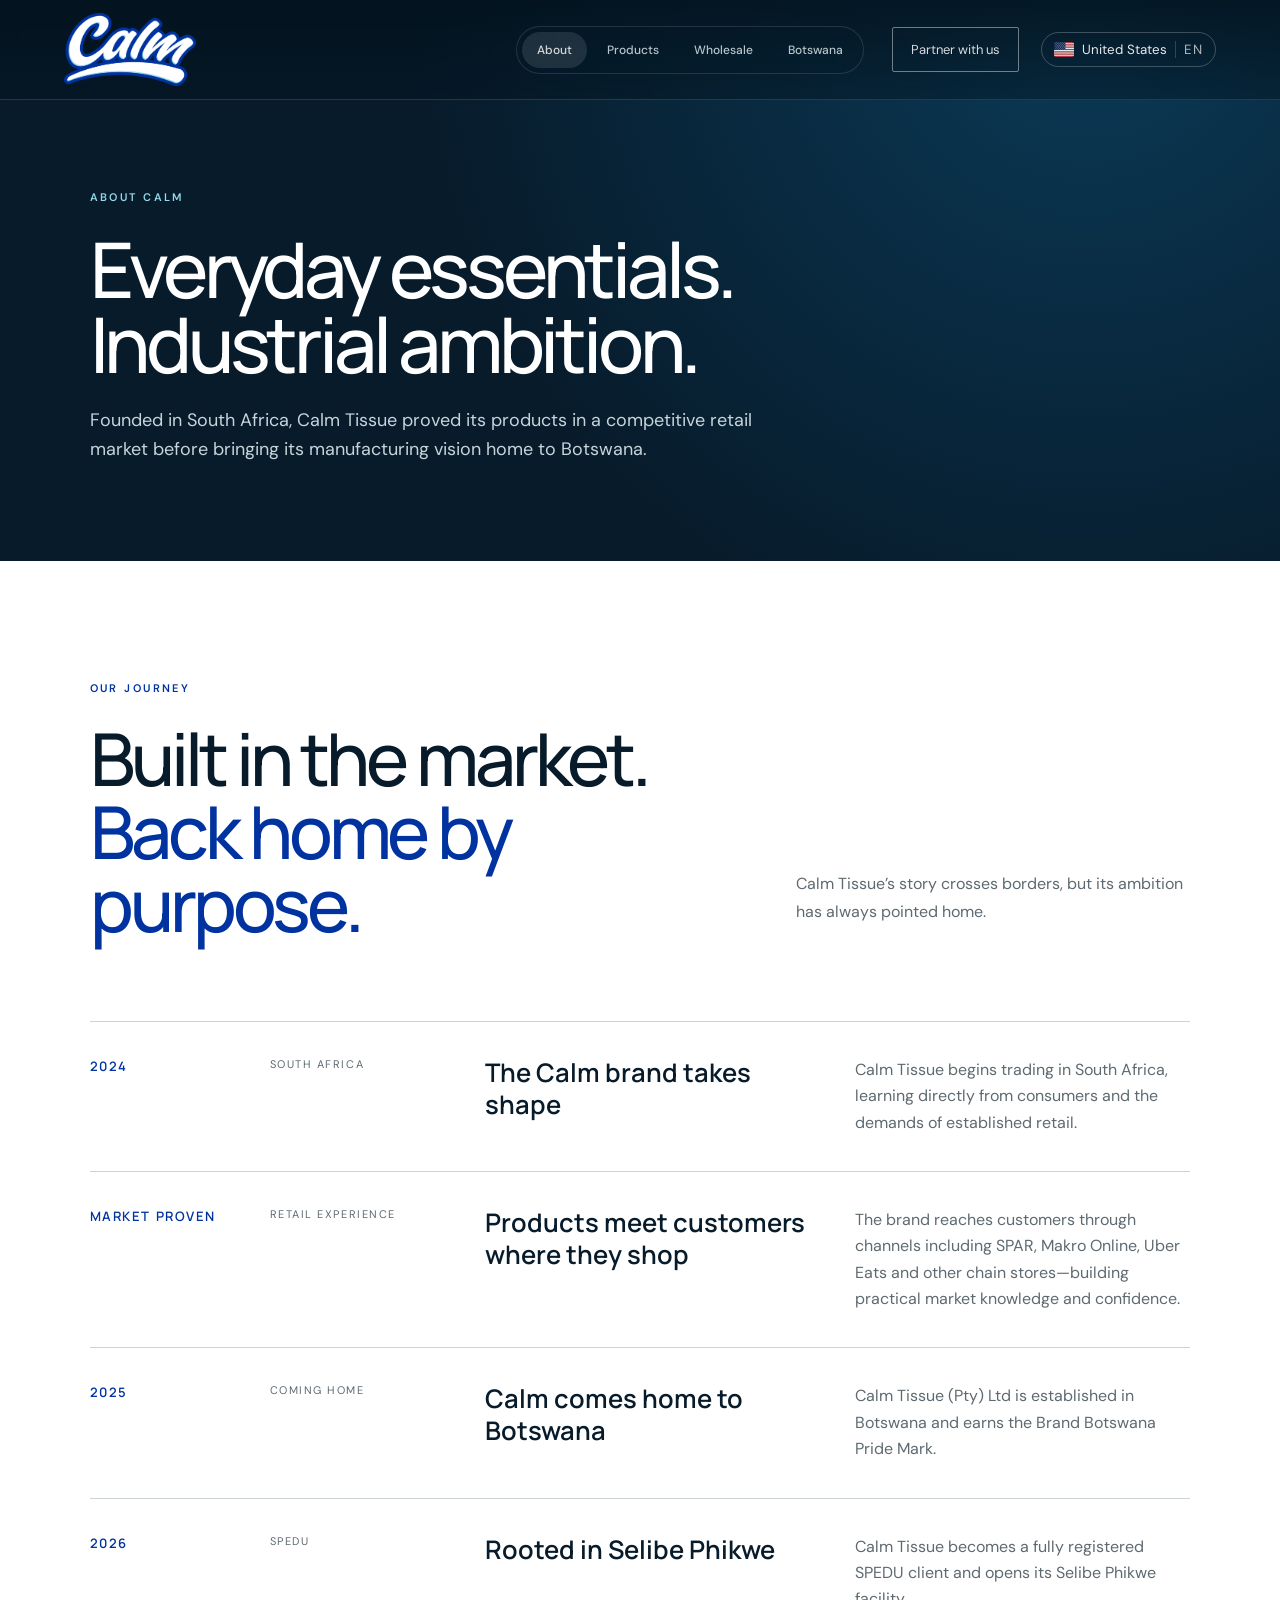
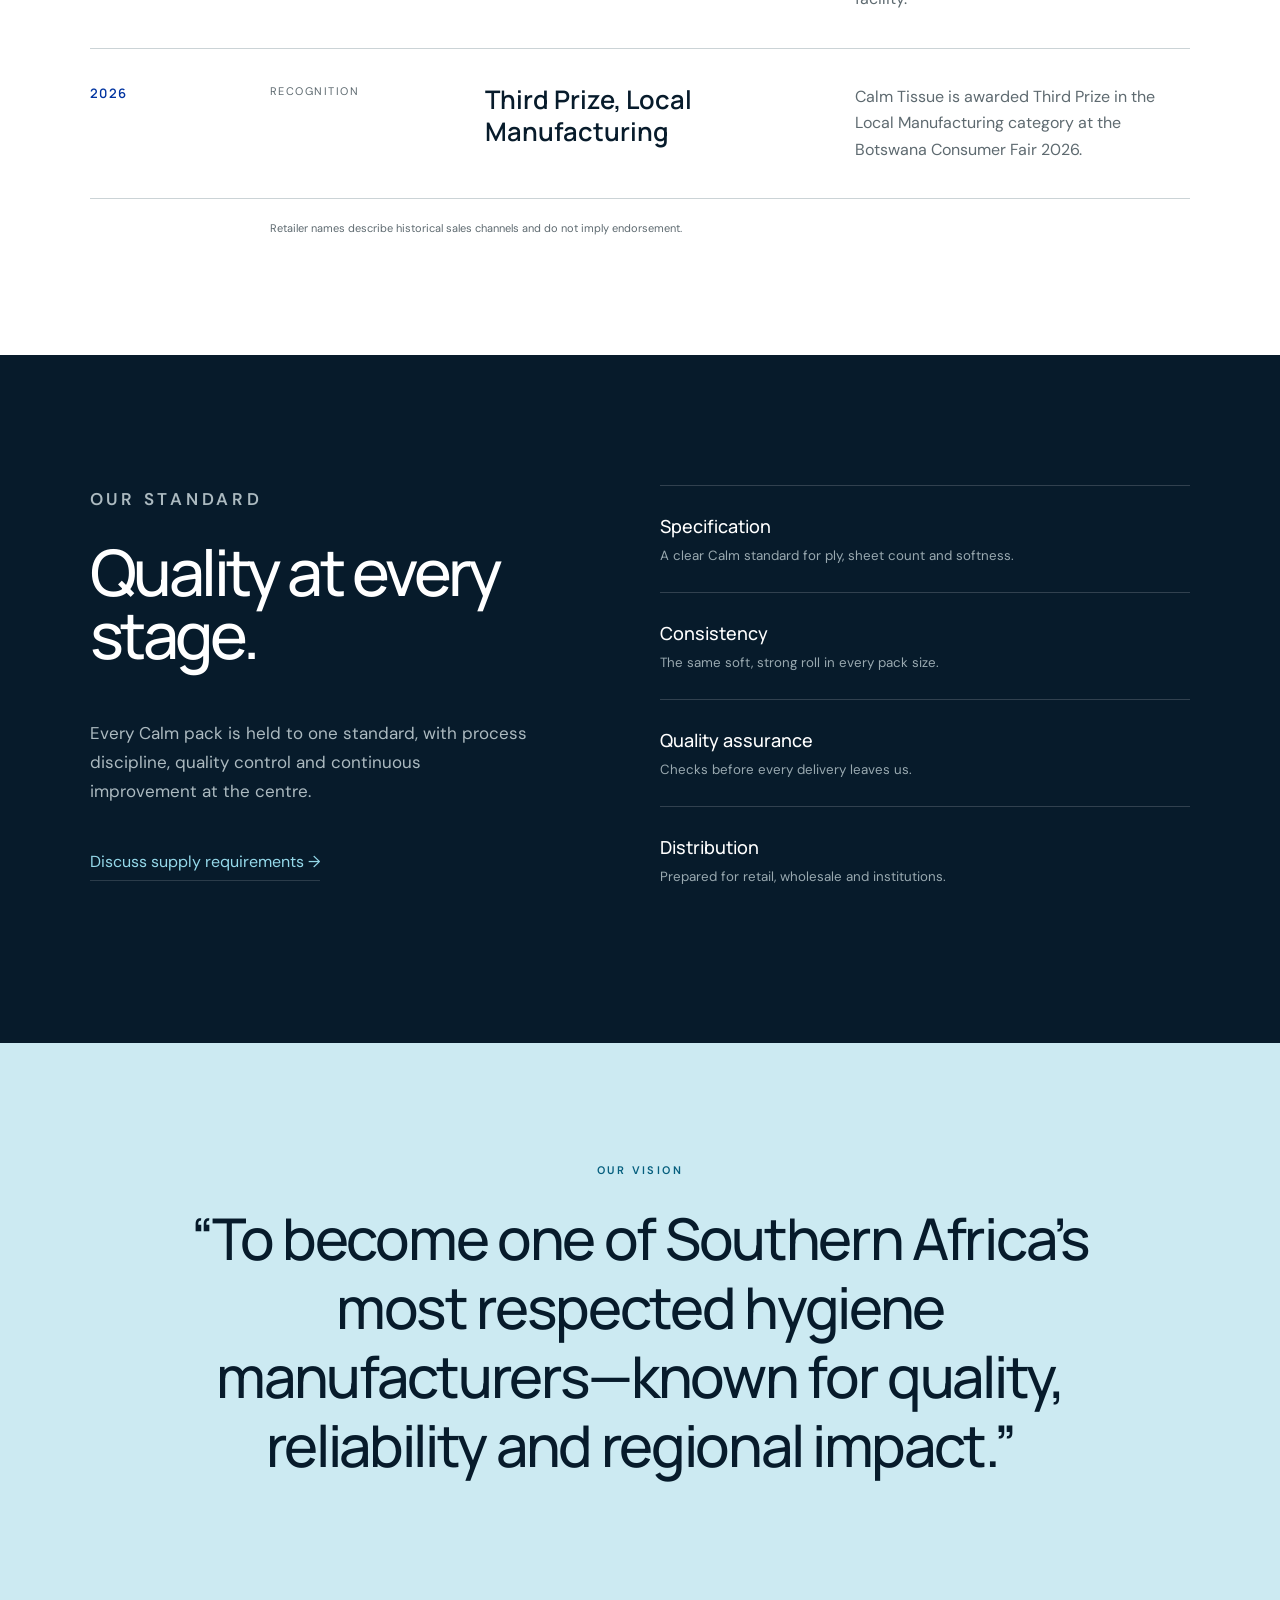
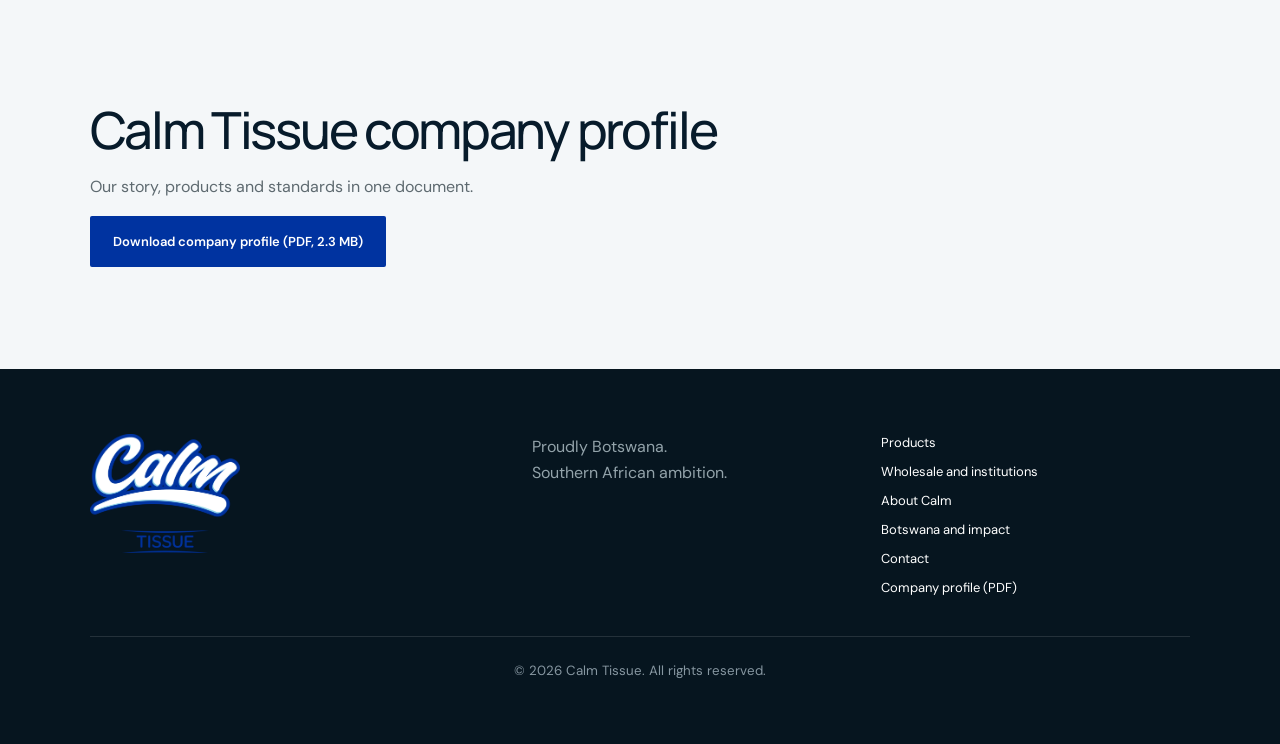
==== about.html @ 870270b7 "Award section: original fair logo on white badge, drop eyebrow line Co-Authored-By: Claude Opus 5.5 " ====
<!doctype html>
<html lang="en">
<head>
  <meta charset="utf-8"><meta name="viewport" content="width=device-width,initial-scale=1">
  <title>About Calm Tissue | Our Journey and Quality Standard</title>
  <meta name="description" content="How Calm Tissue started in South Africa in 2024 and came home to Selibe Phikwe, Botswana, and the quality standard behind every Calm pack.">
  <meta name="theme-color" content="#071b2b"><link rel="canonical" href="https://calmtissue.com/about">
  <meta property="og:title" content="About Calm Tissue | Our Journey and Quality Standard"><meta property="og:description" content="How Calm Tissue started in South Africa in 2024 and came home to Selibe Phikwe, Botswana, and the quality standard behind every Calm pack."><meta property="og:type" content="website"><meta property="og:url" content="https://calmtissue.com/about"><meta property="og:image" content="https://calmtissue.com/assets/calm-social-share.jpg">
  <script async src="https://www.googletagmanager.com/gtag/js?id=G-Z5XTMF4ELZ"></script>
  <script>window.dataLayer=window.dataLayer||[];function gtag(){dataLayer.push(arguments)}gtag('js',new Date());gtag('config','G-Z5XTMF4ELZ');</script>
  <link rel="icon" type="image/png" sizes="32x32" href="assets/favicon-32.png"><link rel="icon" type="image/png" sizes="192x192" href="assets/favicon-192.png"><link rel="apple-touch-icon" sizes="180x180" href="assets/apple-touch-icon.png"><link rel="preload" as="image" href="assets/calm-tissue-logo-reversed.png"><link rel="stylesheet" href="styles.css?v=2"><link rel="stylesheet" href="nav-polish.css?v=2"><link rel="stylesheet" href="pages.css?v=13">
  <script type="application/ld+json">{"@context": "https://schema.org", "@type": "Organization", "@id": "https://calmtissue.com/#org", "name": "Calm Tissue", "url": "https://calmtissue.com/", "logo": "https://calmtissue.com/assets/calm-tissue-full-lockup-reversed.png", "description": "Premium tissue brand based in Selibe Phikwe, Botswana.", "foundingDate": "2024", "foundingLocation": {"@type": "Country", "name": "South Africa"}, "address": {"@type": "PostalAddress", "streetAddress": "Plot 2721 Industrial, Unit 6", "addressLocality": "Selibe Phikwe", "addressCountry": "BW"}, "email": "info@calmtissue.com", "telephone": "+26773560347", "areaServed": ["Botswana", "Southern Africa"]}</script>
</head>
<body class="inner">
<a class="skip" href="#main">Skip to content</a>
<header class="nav"><a class="brand brand-logo" href="/" aria-label="Calm Tissue home"><img src="assets/calm-tissue-logo-reversed.png" alt="Calm Tissue" width="170" height="93"></a><div class="ct-region"><button class="ct-region-btn" type="button" aria-haspopup="true" aria-expanded="false" aria-label="Your country: Botswana. Change country"><span class="ct-flag" aria-hidden="true"></span><span class="ct-region-name">Botswana</span><span class="ct-lang">EN</span></button><div class="ct-region-menu" hidden><p class="ct-region-title">Choose your country</p><div class="ct-region-options"></div><p class="ct-region-note">Calm is currently sold in Botswana and South Africa. For orders elsewhere, <a href="/contact">contact us</a>.<br>Site language: English</p></div></div><button class="menu" aria-label="Open menu" aria-expanded="false">Menu</button><nav aria-label="Explore Calm Tissue"><div class="top-tabs"><a href="/about" aria-current="page">About</a><a href="/products">Products</a><a href="/wholesale">Wholesale</a><a href="/botswana">Botswana</a></div><a class="nav-cta" href="/contact">Partner with us</a></nav></header>
<main id="main">
<section class="page-hero"><div class="page-hero-copy"><p class="eyebrow">About Calm</p><h1>Everyday essentials. Industrial ambition.</h1><p class="page-lead">Founded in South Africa, Calm Tissue proved its products in a competitive retail market before bringing its manufacturing vision home to Botswana.</p></div></section>
<section class="homecoming" aria-labelledby="journey-title"><div class="homecoming-head reveal"><p class="eyebrow">Our journey</p><h2 id="journey-title">Built in the market.<br><em>Back home by purpose.</em></h2><p>Calm Tissue’s story crosses borders, but its ambition has always pointed home.</p></div><ol class="journey"><li class="reveal"><time>2024</time><div><span>South Africa</span><h3>The Calm brand takes shape</h3><p>Calm Tissue begins trading in South Africa, learning directly from consumers and the demands of established retail.</p></div></li><li class="reveal"><time>Market proven</time><div><span>Retail experience</span><h3>Products meet customers where they shop</h3><p>The brand reaches customers through channels including SPAR, Makro Online, Uber Eats and other chain stores—building practical market knowledge and confidence.</p></div></li><li class="reveal"><time>2025</time><div><span>Coming home</span><h3>Calm comes home to Botswana</h3><p>Calm Tissue (Pty) Ltd is established in Botswana and earns the Brand Botswana Pride Mark.</p></div></li><li class="reveal"><time>2026</time><div><span>SPEDU</span><h3>Rooted in Selibe Phikwe</h3><p>Calm Tissue becomes a fully registered SPEDU client and opens its Selibe Phikwe facility.</p></div></li><li class="reveal"><time>2026</time><div><span>Recognition</span><h3>Third Prize, Local Manufacturing</h3><p>Calm Tissue is awarded Third Prize in the Local Manufacturing category at the Botswana Consumer Fair 2026.</p></div></li></ol><p class="retailer-note">Retailer names describe historical sales channels and do not imply endorsement.</p></section>
<section class="manufacturing" id="quality"><div class="section-copy reveal"><p class="eyebrow">Our standard</p><h2>Quality at every stage.</h2><p>Every Calm pack is held to one standard, with process discipline, quality control and continuous improvement at the centre.</p><a class="text-link" href="/contact">Discuss supply requirements →</a></div><div class="process reveal"><div><b>Specification</b><small>A clear Calm standard for ply, sheet count and softness.</small></div><div><b>Consistency</b><small>The same soft, strong roll in every pack size.</small></div><div><b>Quality assurance</b><small>Checks before every delivery leaves us.</small></div><div><b>Distribution</b><small>Prepared for retail, wholesale and institutions.</small></div></div></section>
<section class="vision"><p class="eyebrow">Our vision</p><blockquote>“To become one of Southern Africa’s most respected hygiene manufacturers—known for quality, reliability and regional impact.”</blockquote></section>
<section class="profile-band"><div class="reveal"><h2>Calm Tissue company profile</h2><p>Our story, products and standards in one document.</p><a class="button primary" href="assets/calm-tissue-company-profile.pdf" download>Download company profile (PDF, 2.3 MB)</a></div></section>
</main>
<footer><a class="brand footer-logo" href="/" aria-label="Calm Tissue home"><img src="assets/calm-tissue-full-lockup-reversed.png" alt="Calm Tissue" loading="lazy" width="190" height="150"></a><p>Proudly Botswana.<br>Southern African ambition.</p><div><a href="/products">Products</a><a href="/wholesale">Wholesale and institutions</a><a href="/about">About Calm</a><a href="/botswana">Botswana and impact</a><a href="/contact">Contact</a><a href="assets/calm-tissue-company-profile.pdf" download>Company profile (PDF)</a></div><small>© 2026 Calm Tissue. All rights reserved.</small></footer>
<script src="main.js?v=2" defer></script>
</body></html>
---- styles.css ----
@import url('https://fonts.googleapis.com/css2?family=DM+Sans:wght@400;500;600&family=Manrope:wght@400;500;600;700&display=swap');
.section-tabs{position:sticky;top:0;z-index:80;background:#fff;border-bottom:1px solid #d6dcde;padding:0 7vw}.section-tabs [role=tablist]{display:grid;grid-template-columns:repeat(4,1fr);max-width:1240px;margin:auto}.section-tabs button{appearance:none;border:0;border-right:1px solid #e0e4e5;background:#fff;color:#68767c;padding:22px 18px;font:600 12px Manrope,sans-serif;letter-spacing:.08em;text-transform:uppercase;cursor:pointer;position:relative}.section-tabs button:first-child{border-left:1px solid #e0e4e5}.section-tabs button:hover{color:#0033a0}.section-tabs button[aria-selected=true]{color:#0033a0;background:#f6fbfd}.section-tabs button[aria-selected=true]:after{content:'';position:absolute;left:0;right:0;bottom:-1px;height:3px;background:#0033a0}.tab-managed{animation:tabIn .45s ease both}.tab-managed[hidden]{display:none!important}@keyframes tabIn{from{opacity:0;transform:translateY(12px)}to{opacity:1;transform:none}}@media(max-width:700px){.section-tabs{padding:0;overflow-x:auto}.section-tabs [role=tablist]{display:flex;width:max-content;min-width:100%}.section-tabs button{min-width:150px;padding:18px 16px}}
.pack-art.product-photo{right:1%;bottom:-18%;height:126%;max-width:52%;mix-blend-mode:multiply;transform:rotate(1deg)}.pack-card{overflow:hidden}.mini-pack{display:block;width:calc(100% + 30px);height:155px;object-fit:contain;margin:18px -15px 10px;mix-blend-mode:multiply}.pack-card h3{margin-top:auto}.quality-detail{display:grid;grid-template-columns:1.05fr 1fr;background:#e9f5f8;margin-top:18px;min-height:480px;overflow:hidden}.quality-detail>img{width:100%;height:100%;object-fit:cover;mix-blend-mode:multiply}.quality-detail>div{padding:65px;align-self:center}.quality-detail h3{font:600 clamp(30px,3.2vw,50px)/1.08 Manrope;margin-bottom:24px;letter-spacing:-.035em}.quality-detail>div>p:not(.eyebrow){color:var(--muted);line-height:1.7;max-width:520px}@media(max-width:900px){.quality-detail{grid-template-columns:1fr}.quality-detail>img{height:380px}.quality-detail>div{padding:45px}}@media(max-width:560px){.pack-art.product-photo{right:-9%;max-width:48%;height:110%;bottom:-8%}.quality-detail>img{height:260px}.quality-detail>div{padding:32px}}
.homecoming{background:#fff;padding:120px 7vw}.homecoming-head{display:grid;grid-template-columns:1.5fr 1fr;column-gap:9vw;align-items:end;margin-bottom:80px}.homecoming-head .eyebrow{grid-column:1/-1;color:#0033a0}.homecoming-head h2{font:500 clamp(46px,5.7vw,82px)/1 Manrope,sans-serif;letter-spacing:-.055em;margin:0}.homecoming-head h2 em{font-style:normal;color:#0033a0}.homecoming-head>p:last-child{color:var(--muted);line-height:1.7;max-width:430px}.journey{list-style:none;padding:0;margin:0;border-top:1px solid #cbd3d6}.journey li{display:grid;grid-template-columns:180px 1fr;border-bottom:1px solid #cbd3d6;padding:35px 0}.journey time{color:#0033a0;font:600 13px Manrope;text-transform:uppercase;letter-spacing:.12em}.journey li>div{display:grid;grid-template-columns:180px minmax(250px,1fr) minmax(280px,1fr);gap:35px;align-items:start}.journey span{font-size:11px;text-transform:uppercase;letter-spacing:.14em;color:#76848b}.journey h3{font:600 clamp(20px,2vw,29px)/1.25 Manrope;margin:0}.journey p{color:var(--muted);line-height:1.65;margin:0}.retailer-note{margin:22px 0 0 180px;color:#8c989d;font-size:11px}@media(max-width:900px){.homecoming{padding:90px 5vw}.homecoming-head{grid-template-columns:1fr;gap:25px}.journey li{grid-template-columns:1fr;gap:18px}.journey li>div{grid-template-columns:1fr;gap:12px}.retailer-note{margin-left:0}}
.contact address{font-style:normal;line-height:1.65;color:#fff;margin:24px 0 8px}.contact address b{display:inline-block;margin-bottom:4px;font-size:11px;text-transform:uppercase;letter-spacing:.16em;color:#95d9ea}
.endorsements .endorsement-logos{display:grid;grid-template-columns:1.25fr 1fr 1fr;gap:20px}.endorsements .endorsement-logos a{padding:22px;min-width:0}.endorsements .endorsement-logos img,.endorsements .endorsement-logos a:last-child img{max-width:145px;max-height:82px}.endorsements .endorsement-logos .spedu-logo{background:#fff;border-radius:4px;overflow:hidden}.endorsements .endorsement-logos .spedu-logo img{width:100%;max-width:190px;max-height:92px;transform:none;object-fit:contain;filter:saturate(1.04) contrast(1.04)}@media(max-width:900px){.endorsements .endorsement-logos{grid-template-columns:1.25fr 1fr 1fr;width:100%}}@media(max-width:560px){.endorsements .endorsement-logos{grid-template-columns:1fr}.endorsements .endorsement-logos a{min-height:100px}.endorsements .endorsement-logos .spedu-logo img{width:220px;max-width:100%;max-height:100px}}
.pack-art{position:absolute;right:4%;bottom:-13%;height:118%;width:auto;max-width:48%;object-fit:contain;filter:drop-shadow(0 24px 24px #173d5930);transform:rotate(2deg)}.product-specs{display:flex;flex-wrap:wrap;gap:8px;list-style:none;padding:0;margin:10px 0 0}.product-specs li{border:1px solid #0033a033;border-radius:30px;padding:7px 10px;color:#0033a0;font-size:11px;font-weight:600;text-transform:uppercase;letter-spacing:.06em}@media(max-width:560px){.pack-art{right:-5%;max-width:44%;opacity:.92}.product-specs{max-width:160px}}
body{--blue:#0033a0;--sky:#95d9ea}.brand-logo img{display:block;width:132px;height:auto}.footer-logo img{display:block;width:150px;height:auto}body .primary{color:#fff}body .contact{color:#fff}body .contact .eyebrow{color:#95d9ea}body .contact p{color:#dbe5ff}@media(max-width:560px){.brand-logo img{width:112px}.footer-logo img{width:135px}}
.endorsement-logos a{padding:34px}
html,body{overflow-x:clip}
.endorsements{padding:75px 7vw;background:#081d2b;color:#fff;display:grid;grid-template-columns:1.15fr 1fr;gap:10vw;align-items:center;border-top:1px solid #ffffff1c}.endorsements h2{font:500 clamp(30px,3.4vw,48px)/1.12 Manrope;margin-bottom:20px;letter-spacing:-.035em}.endorsements p:not(.eyebrow){color:#9eb0b8;line-height:1.65;max-width:590px}.endorsement-logos{display:flex;align-items:center;justify-content:flex-end;gap:50px}.endorsement-logos a{display:grid;place-items:center;min-height:120px}.endorsement-logos img{display:block;max-width:200px;height:auto;object-fit:contain}.endorsement-logos a:last-child img{max-width:190px}@media(max-width:900px){.endorsements{grid-template-columns:1fr;padding:70px 5vw;gap:35px}.endorsement-logos{justify-content:flex-start;flex-wrap:wrap}}
:root{--ink:#071b2b;--blue:#00a9e0;--sky:#b9e8f7;--gold:#c9a76a;--paper:#f4f1eb;--white:#fff;--muted:#5e6a70}*{box-sizing:border-box}html{scroll-behavior:smooth}body{margin:0;background:var(--paper);color:var(--ink);font-family:'DM Sans',sans-serif}h1,h2,h3,p{margin-top:0}a{color:inherit;text-decoration:none}.skip{position:absolute;left:-9999px}.skip:focus{left:20px;top:20px;background:#fff;padding:12px;z-index:1000}.nav{position:absolute;z-index:20;top:0;left:0;width:100%;height:100px;padding:0 5vw;display:flex;align-items:center;justify-content:space-between;color:white;border-bottom:1px solid #ffffff26}.brand{display:flex;align-items:center;gap:12px;letter-spacing:.16em;font-size:13px}.brand b{font-weight:700}.mark{display:grid;place-items:center;width:42px;height:42px;border:1px solid currentColor;border-radius:50%;font-family:Manrope;font-size:20px;font-weight:700}.nav nav{display:flex;align-items:center;gap:30px;font-size:13px}.nav nav a{opacity:.84}.nav nav a:hover{opacity:1}.nav-cta{border:1px solid #ffffff80;padding:13px 18px;border-radius:2px}.menu{display:none}.hero{position:relative;height:min(860px,100vh);min-height:700px;color:#fff;overflow:hidden}.hero-media{position:absolute;inset:0;background:url('assets/calm-tissue-manufacturing-hero.png') center/cover no-repeat;animation:heroIn 1.6s ease both}.hero-shade{position:absolute;inset:0;background:linear-gradient(90deg,rgba(2,16,26,.93) 0%,rgba(2,16,26,.58) 42%,rgba(2,16,26,.12) 75%),linear-gradient(0deg,rgba(2,16,26,.65),transparent 40%)}.hero-copy{position:relative;z-index:2;padding:220px 7vw 80px;max-width:850px}.eyebrow{text-transform:uppercase;letter-spacing:.22em;font-size:11px;font-weight:600;color:var(--sky);margin-bottom:27px}.eyebrow.blue{color:#0085b3}.hero h1,.statement h2,.section-copy h2,.section-head h2,.region h2,.contact h2{font:500 clamp(48px,6vw,88px)/.98 Manrope,sans-serif;letter-spacing:-.055em}.hero h1{margin-bottom:30px}.hero h1 em{font-style:normal;color:var(--sky)}.hero-copy>p:not(.eyebrow){max-width:570px;color:#e1e9ec;font-size:18px;line-height:1.65}.actions{display:flex;gap:14px;margin-top:38px}.button{display:inline-block;padding:17px 23px;border-radius:2px;font-size:13px;font-weight:600}.primary{background:var(--blue);color:var(--ink)}.ghost{border:1px solid #ffffff73}.hero-foot{position:absolute;z-index:2;bottom:30px;left:7vw;right:7vw;display:flex;justify-content:space-between;color:#a9b7be;font-size:11px;text-transform:uppercase;letter-spacing:.14em}.statement{padding:130px 7vw 110px}.statement h2{max-width:900px}.statement h2 span{color:#708087}.lead{font:400 clamp(19px,2vw,28px)/1.5 Manrope;max-width:800px;margin:45px 0 80px 25%}.pillars{display:grid;grid-template-columns:repeat(3,1fr);gap:1px;background:#ccd0cd}.pillars article{background:var(--paper);padding:35px 45px}.pillars b,.process span{color:#008fbf;font-size:12px}.pillars h3{font:600 20px Manrope;margin:55px 0 14px}.pillars p,.section-copy>p,.section-head>p,.product p,.region-copy>p,.contact p{color:var(--muted);line-height:1.7}.manufacturing{background:var(--ink);color:#fff;padding:130px 7vw;display:grid;grid-template-columns:1fr 1.2fr;gap:10vw}.section-copy h2{font-size:clamp(45px,5vw,72px)}.section-copy>p{color:#acbac0;max-width:520px;font-size:17px}.text-link{display:inline-block;margin-top:28px;color:var(--sky);border-bottom:1px solid #ffffff25;padding-bottom:8px}.process>div{display:grid;grid-template-columns:45px 1fr;border-top:1px solid #ffffff2b;padding:25px 0}.process b{font:500 18px Manrope}.process small{grid-column:2;color:#99a9b0;margin-top:8px}.products{padding:130px 7vw}.section-head{display:flex;align-items:end;justify-content:space-between;margin-bottom:65px}.section-head h2{font-size:clamp(45px,5vw,72px);margin:0}.section-head>p{max-width:430px}.product-grid{display:grid;grid-template-columns:2fr 1fr 1fr;gap:18px}.product{min-height:390px;background:#fff;padding:35px;display:flex;flex-direction:column}.product span{font-size:11px;text-transform:uppercase;letter-spacing:.16em;color:#008bb9}.product h3{font:600 27px Manrope;margin-top:auto}.product b,.product a{font-size:12px;color:#007ca6;margin-top:20px}.hero-product{position:relative;overflow:hidden;background:linear-gradient(135deg,#d9f1f7,#f8fbfb)}.hero-product>div:first-child{position:relative;z-index:2;max-width:45%;display:flex;flex-direction:column;height:100%}.rolls{position:absolute;right:-30px;bottom:-20px;width:58%;height:95%}.rolls i{position:absolute;border-radius:50%;background:radial-gradient(circle at 50% 50%,#bbb 0 5%,#fff 6% 39%,#dce5e4 40%,#fff 55%);box-shadow:0 20px 40px #42606b33}.rolls i:nth-child(1){width:210px;height:210px;bottom:0;right:0}.rolls i:nth-child(2){width:160px;height:160px;bottom:145px;right:65px}.rolls i:nth-child(3){width:120px;height:120px;bottom:40px;right:165px}.future{background:#dfe5e3}.region{background:#0a2638;color:#fff;padding:100px 7vw;display:grid;grid-template-columns:1fr 1fr;align-items:center;gap:10vw}.map{position:relative;max-width:450px}.map svg{width:100%;fill:#0e344a;stroke:#53c6ea;stroke-width:2}.map circle{fill:var(--gold);stroke:none}.map .pulse{fill:none;stroke:var(--gold);stroke-width:1;animation:pulse 2s infinite}.map span{position:absolute;top:62%;left:60%;font-size:11px;letter-spacing:.16em;color:var(--gold)}.region h2{font-size:clamp(44px,5vw,70px)}.region-copy>p{color:#a6b7be;font-size:17px}.region dl{display:grid;grid-template-columns:repeat(3,1fr);margin-top:55px;border-top:1px solid #ffffff26;padding-top:26px}.region dt{font:600 21px Manrope}.region dd{margin:8px 0 0;color:#8fa2aa;font-size:11px}.sectors{padding:90px 7vw;overflow:hidden}.ticker{display:flex;gap:46px;white-space:nowrap;font:500 clamp(28px,4vw,54px) Manrope;color:#758186}.ticker span:after{content:'•';color:var(--blue);margin-left:46px}.vision{padding:120px 12vw;background:#cceaf2;text-align:center}.vision .eyebrow{color:#087a9f}.vision blockquote{margin:0 auto;max-width:1000px;font:500 clamp(32px,4.5vw,64px)/1.2 Manrope;letter-spacing:-.04em}.contact{padding:110px 7vw;background:var(--blue);display:grid;grid-template-columns:1.5fr 1fr;gap:10vw;align-items:end}.contact .eyebrow{color:#143749}.contact h2{margin:0}.contact p{color:#12394a}.light{background:#fff;margin-top:20px}footer{background:#06151f;color:#fff;padding:65px 7vw;display:grid;grid-template-columns:1.3fr 1fr 1fr;gap:40px;align-items:start}footer p{color:#93a3aa;line-height:1.6}footer>div{display:grid;gap:12px;font-size:13px}footer small{grid-column:1/-1;border-top:1px solid #ffffff1f;padding-top:25px;color:#677b84}.reveal{opacity:0;transform:translateY(24px);transition:.8s ease}.reveal.visible{opacity:1;transform:none}@keyframes heroIn{from{transform:scale(1.04);filter:brightness(.75)}to{transform:scale(1);filter:none}}@keyframes pulse{from{opacity:1;transform-origin:258px 326px;transform:scale(.2)}to{opacity:0;transform-origin:258px 326px;transform:scale(1.3)}}@media (prefers-reduced-motion:reduce){*{scroll-behavior:auto!important;animation:none!important;transition:none!important}.reveal{opacity:1;transform:none}}@media(max-width:900px){.nav{height:78px}.nav nav{display:none;position:absolute;top:78px;left:0;right:0;background:var(--ink);padding:30px 5vw;flex-direction:column;align-items:flex-start}.nav.open nav{display:flex}.menu{display:block;background:none;border:0;color:white}.hero{min-height:680px}.hero-copy{padding-top:180px}.hero h1{font-size:clamp(45px,13vw,68px)}.actions{flex-direction:column;align-items:flex-start}.statement,.products{padding:90px 5vw}.lead{margin-left:0}.pillars,.product-grid{grid-template-columns:1fr}.manufacturing,.region,.contact{grid-template-columns:1fr;padding:90px 5vw}.section-head{display:block}.section-head>p{margin-top:25px}.hero-product>div:first-child{max-width:60%}.region .map{order:2}.contact{gap:45px}footer{grid-template-columns:1fr 1fr}}@media(max-width:560px){.nav{padding:0 5vw}.nav .brand{font-size:11px}.hero-foot span:first-child{display:none}.hero-foot{justify-content:flex-end}.pillars article{padding:30px}.product{min-height:330px}.hero-product>div:first-child{max-width:75%}.rolls{opacity:.55}.region dl{grid-template-columns:1fr;gap:25px}footer{grid-template-columns:1fr}footer small{grid-column:1}}
---- nav-polish.css ----
.nav {
  position: fixed;
  z-index: 100;
  background: linear-gradient(180deg, rgba(3, 18, 29, .84), rgba(3, 18, 29, .4));
  backdrop-filter: blur(14px);
  -webkit-backdrop-filter: blur(14px);
}

.nav nav { gap: 28px; }

.top-tabs {
  display: flex;
  align-items: center;
  gap: 5px;
  padding: 5px;
  border: 1px solid rgba(255, 255, 255, .12);
  border-radius: 999px;
  background: rgba(7, 27, 43, .26);
}

.top-tabs button {
  appearance: none;
  border: 0;
  border-radius: 999px;
  background: transparent;
  color: #dbe6eb;
  padding: 10px 15px;
  font: 500 12px 'DM Sans', sans-serif;
  cursor: pointer;
  transition: background .25s ease, color .25s ease;
}

.top-tabs button:hover { color: #fff; background: rgba(255, 255, 255, .07); }
.top-tabs button[aria-selected="true"] { color: #fff; background: rgba(255, 255, 255, .13); }
.statement, .manufacturing, .products, .region { scroll-margin-top: 98px; }
.pillars h3 { margin: 18px 0 14px; }
.process > div { display: block; padding: 28px 0; }
.process b, .process small { display: block; }
.process small { margin-top: 9px; }

@media (max-width: 900px) {
  .nav nav { top: 78px; background: rgba(3, 18, 29, .97); backdrop-filter: blur(18px); }
  .top-tabs { width: 100%; display: grid; gap: 2px; border-radius: 12px; }
  .top-tabs button { text-align: left; border-radius: 8px; padding: 13px 15px; }
  .nav-cta { margin-top: 8px; }
  .statement, .manufacturing, .products, .region { scroll-margin-top: 78px; }
}

/* The flagship pack leads the range; supporting photography stays secondary. */
.products .section-head { margin-bottom: 48px; }
.product-grid { grid-template-columns: 1fr 1fr; gap: 20px; }
.hero-product {
  grid-column: 1 / -1;
  min-height: 570px;
  padding: clamp(40px, 6vw, 88px);
  background: linear-gradient(120deg, #eef7fa 0%, #fff 58%, #f5efe5 100%);
  border: 1px solid rgba(0, 51, 160, .08);
}
.hero-product::before {
  content: '';
  position: absolute;
  width: 460px;
  height: 460px;
  right: 9%;
  top: 50%;
  border-radius: 50%;
  background: radial-gradient(circle, rgba(149, 217, 234, .3), rgba(149, 217, 234, 0) 70%);
  transform: translateY(-50%);
}
.hero-product > div:first-child { max-width: 42%; justify-content: center; }
.hero-product h3 { margin: 24px 0 18px; font-size: clamp(34px, 4vw, 58px); line-height: 1.04; }
.hero-product .pack-art.product-photo {
  content: url('assets/calm-tissue-premium-pure-quality-18-roll.jpeg');
  right: 4%;
  bottom: 2%;
  width: 54%;
  height: 96%;
  max-width: 720px;
  object-fit: contain;
  mix-blend-mode: multiply;
  transform: none;
  filter: drop-shadow(0 30px 32px rgba(20, 47, 70, .13));
}
.product-grid > .pack-card,
.product-grid > .future { min-height: 370px; padding: 42px; }
.pack-card .mini-pack { height: 180px; filter: drop-shadow(0 15px 18px rgba(20, 47, 70, .1)); }
.product-detail { margin: 18px 0 0; font-size: 12px; color: #596c76; }
.range-card { justify-content: center; background: #fff; }
.range-card h3 { margin: 24px 0 16px; font-size: clamp(28px, 3vw, 42px); line-height: 1.08; }
.size-line { display: flex; flex-wrap: wrap; gap: 10px; margin: 30px 0 12px; }
.size-line b { display: grid; place-items: center; width: 52px; height: 52px; margin: 0; border: 1px solid rgba(0, 51, 160, .18); border-radius: 50%; color: #0033a0; font: 600 16px Manrope, sans-serif; }
.range-card small { color: #79868c; text-transform: uppercase; letter-spacing: .12em; }
.contact-links { display: flex; flex-wrap: wrap; gap: 10px; margin-top: 24px; }
.contact-links a { display: inline-block; padding: 15px 19px; border: 1px solid rgba(255,255,255,.4); border-radius: 2px; color: #fff; font-size: 13px; font-weight: 600; }
.contact-links a:last-child { background: #fff; color: #0033a0; border-color: #fff; }
.quality-detail.text-only { display: block; min-height: 0; margin-top: 20px; background: linear-gradient(110deg, #e9f5f8, #f8fbfb); }
.quality-detail.text-only > div { max-width: 850px; padding: clamp(48px, 7vw, 90px); }
.map .botswana-shape { fill: #0e344a; stroke: #53c6ea; stroke-width: 2; }
.map .spedu-zone { fill: rgba(149,217,234,.18); stroke: #95d9ea; stroke-width: 1.5; stroke-dasharray: 5 5; }
.map .country-name { fill: rgba(255,255,255,.5); stroke: none; font: 600 13px Manrope, sans-serif; letter-spacing: .2em; }
.map .town-point { fill: #c9a76a; stroke: #fff; stroke-width: 2; }
.map .pulse { transform-box: fill-box; transform-origin: center; animation: mapPulse 2s infinite; }
.map .town-label { top: 39%; left: 73%; color: #fff; font-size: 13px; font-weight: 600; letter-spacing: .04em; text-transform: none; white-space: nowrap; }
.map .region-label { position: absolute; top: calc(39% + 24px); left: 73%; color: #c9a76a; font-size: 9px; letter-spacing: .1em; text-transform: uppercase; white-space: nowrap; }
@keyframes mapPulse { from { opacity: 1; transform: scale(.2); } to { opacity: 0; transform: scale(1.35); } }

/* A brief, tactile brand opening shown once per browsing session. */
body.intro-active { overflow: hidden; }
.brand-intro { position: fixed; inset: 0; z-index: 1000; display: grid; place-items: center; overflow: hidden; background: #061824; color: #fff; opacity: 1; visibility: visible; will-change: opacity, visibility; }
.intro-glow { position: absolute; width: min(70vw, 760px); aspect-ratio: 1; border-radius: 50%; background: radial-gradient(circle, rgba(149,217,234,.2), rgba(0,51,160,.08) 38%, transparent 70%); animation: introGlow 1.7s ease both; }
.intro-mark { position: relative; z-index: 2; text-align: center; animation: introMark 1.35s cubic-bezier(.22,.72,.2,1) both; }
.intro-mark img { display: block; width: clamp(180px, 20vw, 270px); height: auto; margin: 0 auto 22px; filter: drop-shadow(0 18px 30px rgba(0,0,0,.24)); }
.intro-mark p { margin: 0; color: #bce8f4; font: 500 10px Manrope, sans-serif; letter-spacing: .3em; text-transform: uppercase; }
.intro-curtain { display: none; }
.intro-curtain-left { left: 0; transform-origin: left; }
.intro-curtain-right { right: 0; transform-origin: right; }
.brand-intro.intro-finished { pointer-events: none; opacity: 0; visibility: hidden; transition: opacity .72s cubic-bezier(.4,0,.2,1), visibility 0s linear .72s; }
.brand-intro.intro-finished .intro-mark,.brand-intro.intro-finished .intro-glow { opacity: 0; transform: translateY(-5px) scale(1.025); transition: opacity .38s ease, transform .62s cubic-bezier(.4,0,.2,1); }
@keyframes introMark { from { opacity: 0; transform: translateY(16px) scale(.97); filter: blur(5px); } to { opacity: 1; transform: none; filter: none; } }
@keyframes introGlow { from { opacity: 0; transform: scale(.72); } to { opacity: 1; transform: scale(1); } }
@media (prefers-reduced-motion: reduce) { .brand-intro { display: none; } }

/* Editorial industry matrix: every market is visible without ticker punctuation. */
.sectors { padding-top: clamp(80px, 8vw, 125px); padding-bottom: clamp(80px, 8vw, 125px); }
.sectors .ticker { display: grid; grid-template-columns: repeat(12, minmax(0, 1fr)); gap: 0 34px; white-space: normal; }
.sectors .ticker span { position: relative; display: flex; align-items: center; min-height: 122px; padding: 28px 0 24px 28px; border-top: 1px solid #bdc7ca; font-size: clamp(30px, 3.1vw, 50px); transition: color .25s ease, border-color .25s ease; }
.sectors .ticker span::before { content: ''; position: absolute; left: 0; top: 43px; width: 8px; height: 8px; border-radius: 50%; background: #0033a0; }
.sectors .ticker span::after { display: none; content: none; }
.sectors .ticker span:nth-child(1) { grid-column: span 3; }
.sectors .ticker span:nth-child(2) { grid-column: span 5; }
.sectors .ticker span:nth-child(3) { grid-column: span 4; }
.sectors .ticker span:nth-child(4), .sectors .ticker span:nth-child(5), .sectors .ticker span:nth-child(6) { grid-column: span 4; }
.sectors .ticker span:nth-child(7) { grid-column: 9 / span 4; }
.sectors .ticker span:hover { color: #0033a0; border-color: #0033a0; }

@media (max-width: 1100px) {
  .endorsements { grid-template-columns: 1fr; gap: 38px; }
  .endorsements .endorsement-logos { width: 100%; max-width: 720px; justify-self: start; }
}

@media (max-width: 900px) {
  .sectors .ticker { grid-template-columns: repeat(2, minmax(0, 1fr)); gap: 0 28px; }
  .sectors .ticker span, .sectors .ticker span:nth-child(n) { grid-column: span 1; min-height: 100px; font-size: clamp(26px, 5vw, 40px); }
  .sectors .ticker span:nth-child(7) { grid-column: 2; }
}

@media (max-width: 560px) {
  .sectors .ticker { grid-template-columns: 1fr; }
  .sectors .ticker span, .sectors .ticker span:nth-child(n) { grid-column: 1; min-height: 76px; padding: 20px 0 17px 22px; font-size: clamp(24px, 8vw, 32px); }
  .sectors .ticker span::before { top: 31px; width: 6px; height: 6px; }
}

@media (max-width: 700px) {
  .product-grid { grid-template-columns: 1fr; }
  .hero-product { min-height: 0; padding: 38px 30px 24px; }
  .hero-product > div:first-child { max-width: 100%; height: auto; }
  .hero-product .pack-art.product-photo {
    position: relative;
    z-index: 1;
    align-self: center;
    width: 100%;
    max-width: 390px;
    height: auto;
    max-height: 340px;
    right: auto;
    bottom: auto;
    margin: 24px auto -4px;
  }
  .hero-product::before { width: 330px; height: 330px; right: -20%; top: 72%; }
}

/* Stockists ("Find Calm in Botswana") - hidden until the section has data-live */
.stockists:not([data-live]){display:none!important}
.stockists{padding:90px 7vw;background:#f4f7f9;border-top:1px solid #dfe6ea}
.stockists-head{max-width:640px;margin-bottom:40px}
.stockists-head h2{font:500 clamp(34px,4vw,56px)/1.05 Manrope,sans-serif;letter-spacing:-.045em;margin:0 0 16px}
.stockists-head p:not(.eyebrow){color:var(--muted);line-height:1.65}
.stockist-logos{list-style:none;margin:0;padding:0;display:grid;grid-template-columns:repeat(auto-fill,minmax(180px,1fr));gap:18px}
.stockist-logos a{display:grid;place-items:center;height:120px;padding:22px;background:#fff;border:1px solid #dfe6ea;border-radius:6px;transition:border-color .2s}
.stockist-logos a:hover{border-color:#0033a0}
.stockist-logos img{display:block;max-width:100%;max-height:72px;object-fit:contain}
@media(max-width:900px){.stockists{padding:70px 5vw}.stockist-logos{grid-template-columns:repeat(2,1fr)}}

/* Hero: "Morning at home" banner (desktop 16:9, dedicated 4:5 mobile image) */
.hero-media{background:#30364a url('assets/calm-hero-home-1920.webp') right center/cover no-repeat}
.hero-shade{background:linear-gradient(90deg,rgba(22,28,48,.72) 0%,rgba(22,28,48,.5) 32%,rgba(22,28,48,0) 50%),linear-gradient(0deg,rgba(22,28,48,.5),rgba(22,28,48,0) 24%)}
@media(min-width:901px){.hero-copy{max-width:min(850px,42vw);box-sizing:content-box}.hero h1{font-size:clamp(44px,5vw,88px)}.hero-copy>p:not(.eyebrow){max-width:100%}}
@media(max-width:1280px) and (min-width:901px){.hero-media{background-image:url('assets/calm-hero-home-1280.webp')}}
@media(max-width:900px){
.hero{height:auto;min-height:calc(83vw + 470px);background:#2a3147}
.hero-media{background:#2a3147 url('assets/calm-hero-home-mobile.webp') center top/100% auto no-repeat}
.hero-shade{background:linear-gradient(0deg,#2a3147 0%,rgba(42,49,71,.85) calc(100% - 83vw),rgba(42,49,71,0) calc(100% - 70vw))}
.hero-copy{position:absolute;left:0;right:0;bottom:44px;padding:0 6vw;max-width:none}
.hero-foot{display:none}
}
@media(min-width:901px) and (max-width:1180px){.hero-copy{max-width:36vw}}
.hero .actions .button{white-space:nowrap}
.profile-download{margin-top:30px;color:#fff;border:1px solid #ffffffb3;transition:background .2s,color .2s}.profile-download:hover{background:#fff;color:#0033a0}.profile-download span{font-weight:400;opacity:.8}

/* Country badge */
.nav .brand{order:0}.nav nav{order:1;margin-left:auto}.ct-region{order:2;position:relative;margin-left:22px}.menu{order:3}
.ct-region-btn{display:flex;align-items:center;gap:8px;background:none;color:#fff;border:1px solid #ffffff40;border-radius:999px;padding:8px 12px;font:500 12px/1 inherit;font-family:inherit;cursor:pointer;opacity:.9}
.ct-region-btn:hover,.ct-region-btn[aria-expanded="true"]{opacity:1;border-color:#ffffff99}
.ct-flag{display:inline-flex;width:20px;height:14px;border-radius:2px;overflow:hidden;align-items:center;justify-content:center;flex:none}
.ct-flag svg{width:100%;height:100%;display:block}
.ct-flag .ct-emoji{font-size:16px;line-height:1}
.ct-lang{padding-left:8px;border-left:1px solid #ffffff40;opacity:.75;letter-spacing:.06em}
.ct-region-menu{position:absolute;right:0;top:calc(100% + 10px);min-width:230px;background:rgba(3,18,29,.98);border:1px solid #ffffff26;border-radius:8px;padding:10px;box-shadow:0 18px 40px rgba(0,0,0,.35);z-index:30}
.ct-region-menu[hidden]{display:none}
.ct-region-title,.ct-region-note{margin:4px 8px 8px;font-size:11px;letter-spacing:.12em;text-transform:uppercase;color:#95d9ea}
.ct-region-note{margin:10px 8px 4px;letter-spacing:.04em;text-transform:none;color:#a9b7be}
.ct-region-option{display:flex;width:100%;align-items:center;gap:10px;padding:10px 8px;background:none;border:0;border-radius:6px;color:#fff;font:500 13px/1.2 inherit;font-family:inherit;text-align:left;cursor:pointer}
.ct-region-option:hover,.ct-region-option:focus-visible{background:#ffffff14}
.ct-region-option[aria-pressed="true"]::after{content:"\2713";margin-left:auto;color:#95d9ea}
@media(max-width:900px){.ct-region{margin-left:auto;margin-right:14px}.ct-region-name{max-width:110px;overflow:hidden;text-overflow:ellipsis;white-space:nowrap}.ct-region-menu{right:-60px}}
@media(max-width:380px){.ct-region-name{display:none}}
.ct-flag{height:15px}.ct-flag img{width:100%;height:100%;object-fit:cover;display:block}
.ct-region-menu{max-height:min(70vh,560px);overflow-y:auto;min-width:250px}
.ct-region-group{margin:10px 8px 2px;font-size:10.5px;letter-spacing:.12em;text-transform:uppercase;color:#a9b7be}
.ct-region-group:first-child{margin-top:2px}
.ct-region-note{line-height:1.5}.ct-region-note a{color:#95d9ea;text-decoration:underline}

.contact-links a.wa-link{display:inline-flex;align-items:center;gap:8px}
.contact-links a.wa-link img{width:16px;height:16px;flex:none}
---- pages.css ----
/* Multi-page layout: shared parts for the inner pages (page header, cards, forms). Uses the same colours and type as styles.css. */

/* Menu links (pages) styled like the former tab buttons */
.top-tabs a { border-radius: 999px; color: #dbe6eb; padding: 10px 15px; font: 500 12px 'DM Sans', sans-serif; opacity: 1; transition: background .25s ease, color .25s ease; }
.top-tabs a:hover { color: #fff; background: rgba(255, 255, 255, .07); }
.top-tabs a[aria-current="page"] { color: #fff; background: rgba(255, 255, 255, .13); }
@media (max-width: 900px) { .top-tabs a { text-align: left; border-radius: 8px; padding: 13px 15px; } }

/* Inner page header: dark band under the fixed menu */
.page-hero { background: radial-gradient(circle at 85% 0%, #0b3a57 0, var(--ink) 55%); color: #fff; padding: 190px 7vw 96px; }
.page-hero-copy { max-width: 900px; }
.page-hero .eyebrow { color: #95d9ea; }
.page-hero h1 { font: 500 clamp(44px, 6vw, 84px)/.98 Manrope, sans-serif; letter-spacing: -.055em; margin: 0 0 24px; }
.page-lead { color: #c7d4da; font-size: 18px; line-height: 1.65; max-width: 680px; margin: 0; }
.page-hero .actions { display: flex; flex-wrap: wrap; gap: 12px; margin-top: 34px; }
@media (max-width: 900px) { .page-hero { padding: 140px 5vw 70px; } .page-lead { font-size: 16px; } }

/* Buttons */
.button.outline { border: 1px solid var(--ink); color: var(--ink); }
.wa-link { display: inline-flex; align-items: center; gap: 8px; }
.wa-link img { width: 16px; height: 16px; flex: none; }
.cta-row { display: flex; flex-wrap: wrap; gap: 12px; margin-top: 40px; }

/* Shared section rhythm */
.explore, .pack-guide, .sector-grid-wrap, .steps, .buy-pending, .buy-sa, .stock-cta, .profile-band { padding: clamp(80px, 8vw, 120px) 7vw; }
.buy-pending h2, .buy-sa h2, .stock-cta h2, .profile-band h2, .enquiry h2, .expect h2 { font: 500 clamp(34px, 4vw, 56px)/1.05 Manrope, sans-serif; letter-spacing: -.045em; margin: 0 0 16px; }
.buy-pending p:not(.eyebrow), .buy-sa p:not(.eyebrow), .stock-cta p, .profile-band p, .enquiry-copy p:not(.eyebrow) { color: var(--muted); line-height: 1.7; max-width: 640px; }
@media (max-width: 900px) { .explore, .pack-guide, .sector-grid-wrap, .steps, .buy-pending, .buy-sa, .stock-cta, .profile-band { padding: 70px 5vw; } .section-head { display: block; } }

/* Home: three routes */
.explore { background: #fff; }
.explore-grid { display: grid; grid-template-columns: repeat(2, 1fr); gap: 20px; }
.explore-card { display: flex; flex-direction: column; padding: 36px; border: 1px solid #dfe6ea; border-radius: 4px; background: #f7fafb; transition: transform .25s ease, border-color .25s ease; }
.explore-card:hover { transform: translateY(-4px); border-color: #0033a0; }
.explore-card h3 { font: 600 24px/1.2 Manrope, sans-serif; margin: 14px 0 10px; }
.explore-card p { color: var(--muted); line-height: 1.6; margin: 0 0 28px; }
.explore-card b { margin-top: auto; color: #0033a0; font-size: 14px; }
@media (max-width: 900px) { .explore-grid { grid-template-columns: 1fr; } }

/* Products: pack sizes */
.pack-guide { background: #f4f7f9; }
.pack-grid { display: grid; grid-template-columns: repeat(5, 1fr); gap: 16px; }
.pack-card { background: #fff; border: 1px solid #dfe6ea; border-radius: 4px; padding: 28px 22px; }
.pack-card b { display: block; font: 600 26px Manrope, sans-serif; color: #0033a0; }
.pack-card p { color: var(--muted); line-height: 1.5; margin: 10px 0 0; font-size: 14px; }
@media (max-width: 1000px) { .pack-grid { grid-template-columns: repeat(2, 1fr); } }

/* Wholesale */
.sector-grid { display: grid; grid-template-columns: repeat(4, 1fr); gap: 16px; }
.sector-card { border-top: 2px solid #0033a0; padding: 22px 4px 8px; }
.sector-card h3 { font: 600 20px Manrope, sans-serif; margin: 0 0 8px; }
.sector-card p { color: var(--muted); line-height: 1.55; margin: 0; font-size: 15px; }
@media (max-width: 1000px) { .sector-grid { grid-template-columns: repeat(2, 1fr); } }
.expect { background: var(--ink); color: #fff; padding: clamp(80px, 8vw, 120px) 7vw; }
.expect .eyebrow { color: #95d9ea; }
.expect .process { max-width: 900px; }
.expect .process > div { grid-template-columns: 1fr; }
.expect .process small { grid-column: 1; }
@media (max-width: 900px) { .expect { padding: 70px 5vw; } }
.step-list { list-style: none; margin: 0; padding: 0; display: grid; grid-template-columns: repeat(3, 1fr); gap: 20px; counter-reset: step; }
.step-list li { counter-increment: step; border: 1px solid #dfe6ea; border-radius: 4px; padding: 30px; }
.step-list li::before { content: counter(step); display: block; font: 600 30px Manrope, sans-serif; color: #0033a0; margin-bottom: 18px; }
.step-list b { font: 600 19px Manrope, sans-serif; }
.step-list p { color: var(--muted); line-height: 1.6; margin: 10px 0 0; }
@media (max-width: 900px) { .step-list { grid-template-columns: 1fr; } }

/* Enquiry forms (Wholesale, Contact) */
.enquiry { display: grid; grid-template-columns: 1fr 1.1fr; gap: 8vw; padding: clamp(80px, 8vw, 120px) 7vw; background: #f4f7f9; scroll-margin-top: 98px; }
.enquiry .contact-links a { border-color: #0033a0; color: #0033a0; }
.enquiry .contact-links a:last-child { background: #0033a0; color: #fff; }
.enquiry-copy a:not(.text-link):not(.contact-links a) { color: #0033a0; text-decoration: underline; }
.enquiry .text-link { color: #0033a0; border-bottom-color: #0033a033; }
.enquiry-form { display: grid; gap: 8px; background: #fff; border: 1px solid #dfe6ea; border-radius: 4px; padding: clamp(24px, 3vw, 40px); }
.enquiry-form label { font-size: 13px; font-weight: 600; color: var(--ink); margin-top: 10px; }
.enquiry-form input, .enquiry-form select, .enquiry-form textarea { font: 400 15px 'DM Sans', sans-serif; padding: 13px 14px; border: 1px solid #c9d3d8; border-radius: 3px; background: #fff; color: var(--ink); width: 100%; box-sizing: border-box; }
.enquiry-form input:focus, .enquiry-form select:focus, .enquiry-form textarea:focus { outline: 2px solid #0033a0; outline-offset: 1px; }
.enquiry-form button { margin-top: 18px; border: 0; cursor: pointer; justify-self: start; }
@media (max-width: 900px) { .enquiry { grid-template-columns: 1fr; padding: 70px 5vw; scroll-margin-top: 78px; } }

/* Where to buy */
.buy-pending { background: #fff; }
.buy-sa { background: #f4f7f9; }
.buy-sa .retailer-note { font-size: 13px; }
.stock-cta { background: #0033a0; color: #fff; }
.stock-cta p { color: #dbe5ff; }
.stock-cta .button.primary { background: #fff; color: #0033a0; }

/* About */
.profile-band { background: #f4f7f9; }

/* Contrast (WCAG AA): small labels on light backgrounds a shade darker */
.eyebrow.blue, .explore-card .eyebrow { color: #006e94; }
.enquiry-copy .eyebrow { color: #0033a0; }
footer small { color: #8696a0; }
.journey span, .retailer-note { color: #5e6a70; }
.vision .eyebrow { color: #065f7e; }

.nav-cta[aria-current="page"] { background: rgba(255, 255, 255, .13); border-color: #fff; }

/* Footer copyright line centred */
footer small { text-align: center; }

/* Partnerships: four logos */
.endorsements .endorsement-logos { grid-template-columns: repeat(2, 1fr); align-items: center; }
.endorsements .endorsement-logos a { display: flex; align-items: center; justify-content: center; min-height: 96px; }
@media (max-width: 900px) { .endorsements .endorsement-logos { grid-template-columns: repeat(2, 1fr); } }

/* Award band (home): royal blue with gold accents */
.award { position: relative; overflow: hidden; display: grid; grid-template-columns: 1fr minmax(260px, 460px); gap: 7vw; align-items: center; padding: clamp(90px, 9vw, 140px) 7vw; color: #fff;
  background:
    radial-gradient(circle at 86% 18%, rgba(201, 167, 106, .28) 0, transparent 38%),
    radial-gradient(circle at 8% 92%, rgba(0, 169, 224, .22) 0, transparent 42%),
    linear-gradient(135deg, #0033a0 0%, #06204f 55%, #071b2b 100%); }
.award::before { content: ''; position: absolute; inset: 0; pointer-events: none; opacity: .55;
  background-image: radial-gradient(rgba(201, 167, 106, .9) 1.2px, transparent 1.6px), radial-gradient(rgba(255, 255, 255, .7) 1px, transparent 1.4px);
  background-size: 140px 140px, 90px 90px; background-position: 20px 30px, 70px 10px;
  -webkit-mask-image: linear-gradient(90deg, transparent 0%, #000 55%, #000 100%); mask-image: linear-gradient(90deg, transparent 0%, #000 55%, #000 100%); }
.award > * { position: relative; }
.award-eyebrow { margin: 0 0 22px; font-size: 11px; font-weight: 600; letter-spacing: .18em; text-transform: uppercase; color: #e2c48f; }
.award-rank { margin: 0 0 6px; font: 600 22px Manrope, sans-serif; color: #e2c48f; letter-spacing: -.01em; display: flex; align-items: baseline; gap: 12px; }
.award-rank span { font-size: clamp(84px, 10vw, 140px); line-height: .85; letter-spacing: -.06em; background: linear-gradient(180deg, #f6e2b8 0%, #c9a76a 60%, #a8834a 100%); -webkit-background-clip: text; background-clip: text; color: transparent; }
.award-copy h2 { font: 500 clamp(36px, 4.2vw, 60px)/1.02 Manrope, sans-serif; letter-spacing: -.045em; margin: 18px 0 22px; color: #fff; }
.award-copy p:not(.award-eyebrow):not(.award-rank) { color: #d6e2f5; line-height: 1.7; max-width: 540px; margin: 0; }
.award-tags { list-style: none; padding: 0; margin: 30px 0 0; display: flex; flex-wrap: wrap; gap: 10px; }
.award-tags li { border: 1px solid rgba(226, 196, 143, .6); color: #f3e2bf; border-radius: 999px; padding: 8px 14px; font-size: 12px; font-weight: 600; letter-spacing: .04em; }
.award-media { position: relative; }
.award-media::before { content: ''; position: absolute; inset: -14px 14px 14px -14px; border: 1px solid rgba(226, 196, 143, .65); border-radius: 6px; }
.award-media img { position: relative; width: 100%; height: auto; display: block; border-radius: 6px; box-shadow: 0 30px 60px rgba(0, 0, 0, .35), 0 0 0 1px rgba(255, 255, 255, .08); }
@media (prefers-reduced-motion: no-preference) { .award-media img { transition: transform .5s ease; } .award-media:hover img { transform: translateY(-4px) rotate(-.4deg); } }
@media (max-width: 900px) { .award { grid-template-columns: 1fr; gap: 48px; padding: 80px 5vw; } .award-media { max-width: 440px; margin-left: 14px; } }

.endorsements .endorsement-logos .lea-logo img { width: 220px; max-width: 100%; max-height: 100px; object-fit: contain; }
.endorsements .endorsement-logos .spedu-on-dark img { width: 200px; max-width: 100%; max-height: 100px; object-fit: contain; }

/* Botswana Consumer Fair logo badge (award section) */
.award-fair-logo { display:inline-flex; align-items:center; justify-content:center; background:#fff; border-radius:14px; padding:10px 12px; margin-bottom:18px; box-shadow:0 0 0 1px rgba(226,196,143,.55), 0 8px 24px rgba(0,0,0,.25); }
.award-fair-logo img { display:block; width:92px; height:auto; }
@media (max-width:640px){ .award-fair-logo img { width:76px; } }
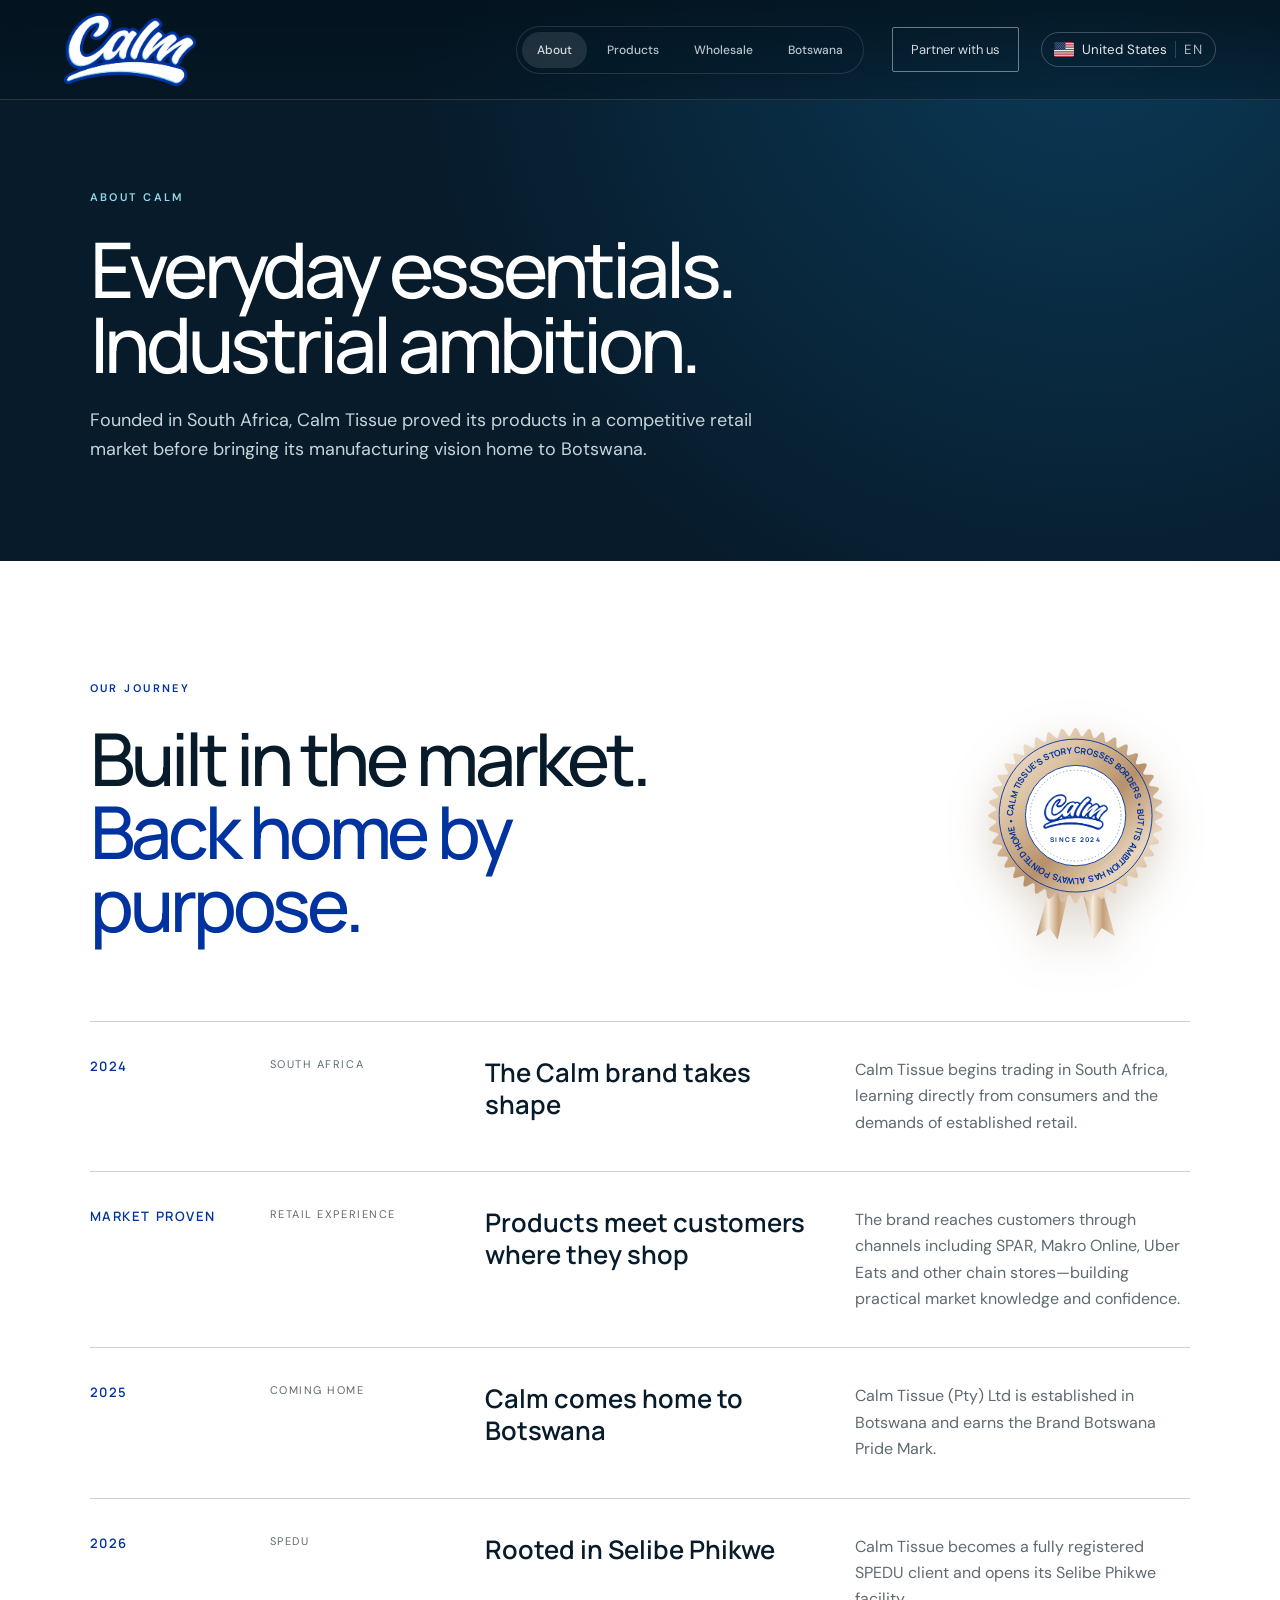
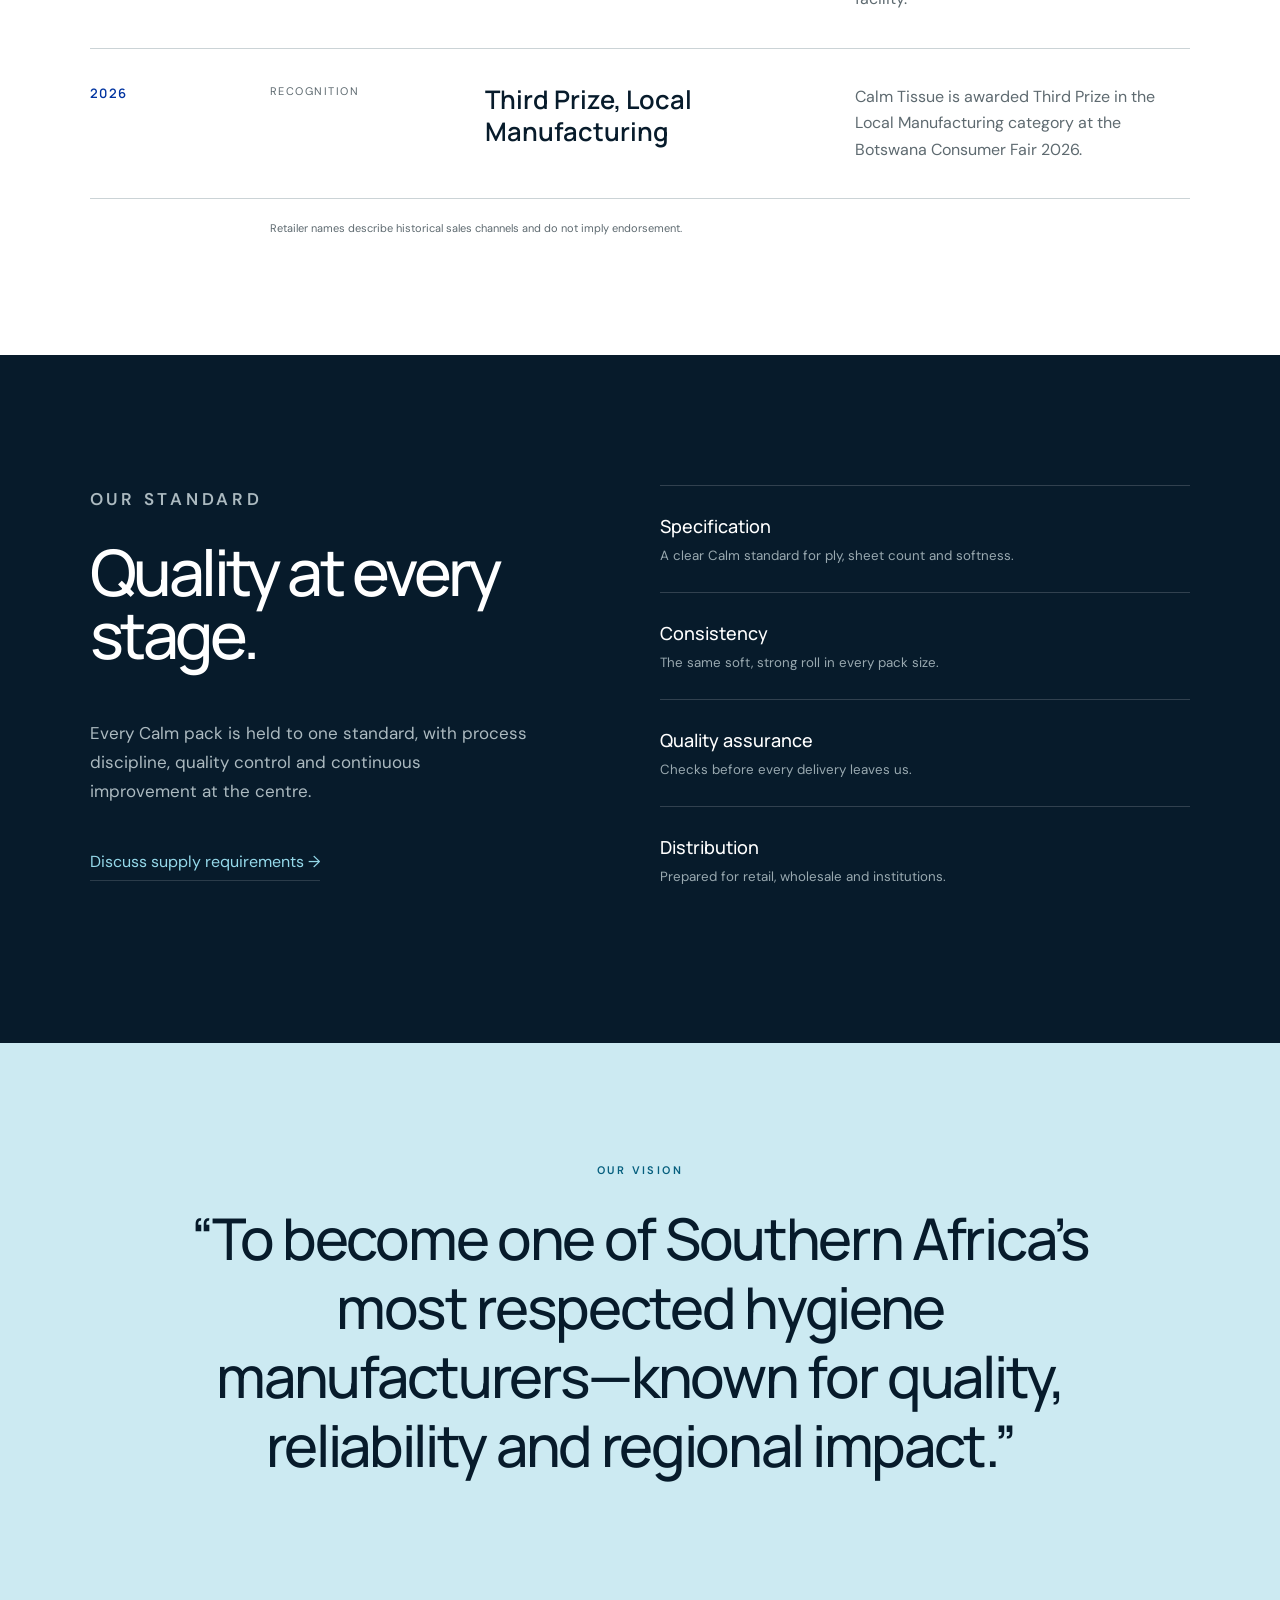
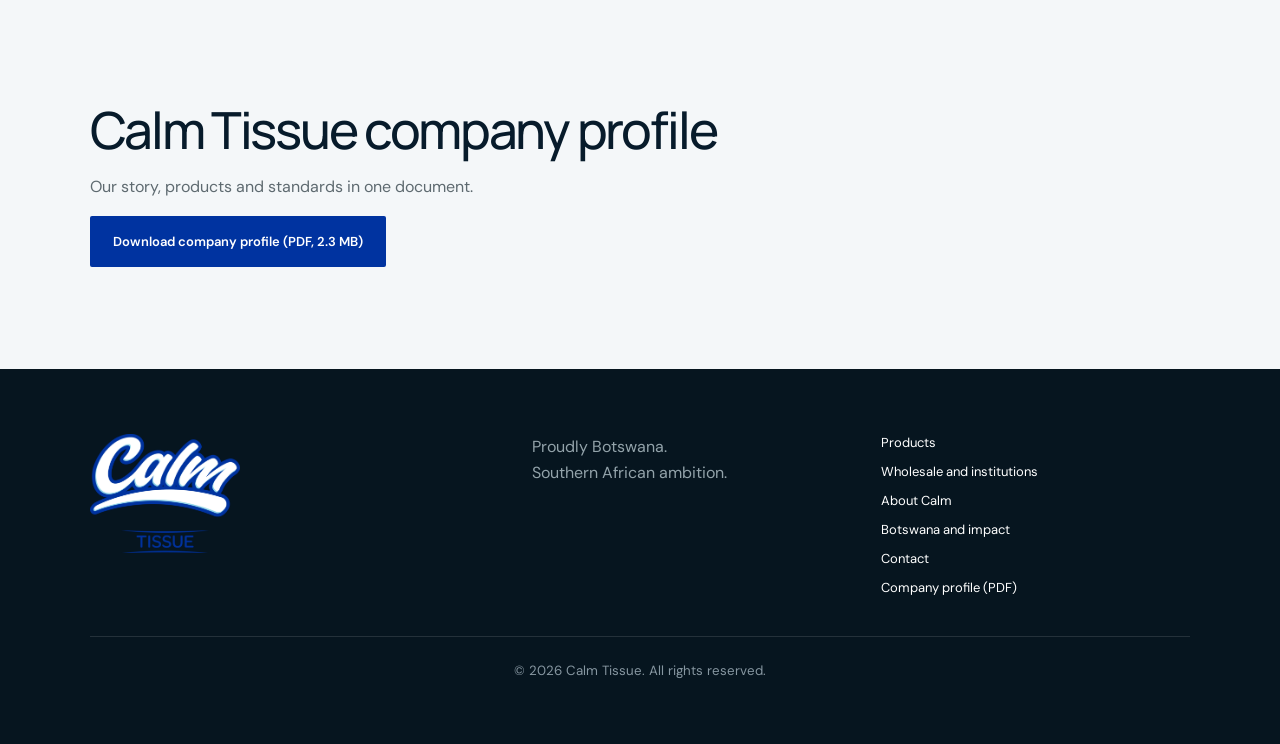
==== commit e923419b: "About: gold rosette story seal; home: bobbing scroll cue Co-Authored-By: Claude Opus 5.5 <noreply@an" ====
--- a/about.html
+++ b/about.html
@@ -8,7 +8,7 @@
   <meta property="og:title" content="About Calm Tissue | Our Journey and Quality Standard"><meta property="og:description" content="How Calm Tissue started in South Africa in 2024 and came home to Selibe Phikwe, Botswana, and the quality standard behind every Calm pack."><meta property="og:type" content="website"><meta property="og:url" content="https://calmtissue.com/about"><meta property="og:image" content="https://calmtissue.com/assets/calm-social-share.jpg">
   <script async src="https://www.googletagmanager.com/gtag/js?id=G-Z5XTMF4ELZ"></script>
   <script>window.dataLayer=window.dataLayer||[];function gtag(){dataLayer.push(arguments)}gtag('js',new Date());gtag('config','G-Z5XTMF4ELZ');</script>
-  <link rel="icon" type="image/png" sizes="32x32" href="assets/favicon-32.png"><link rel="icon" type="image/png" sizes="192x192" href="assets/favicon-192.png"><link rel="apple-touch-icon" sizes="180x180" href="assets/apple-touch-icon.png"><link rel="preload" as="image" href="assets/calm-tissue-logo-reversed.png"><link rel="stylesheet" href="styles.css?v=2"><link rel="stylesheet" href="nav-polish.css?v=2"><link rel="stylesheet" href="pages.css?v=13">
+  <link rel="icon" type="image/png" sizes="32x32" href="assets/favicon-32.png"><link rel="icon" type="image/png" sizes="192x192" href="assets/favicon-192.png"><link rel="apple-touch-icon" sizes="180x180" href="assets/apple-touch-icon.png"><link rel="preload" as="image" href="assets/calm-tissue-logo-reversed.png"><link rel="stylesheet" href="styles.css?v=2"><link rel="stylesheet" href="nav-polish.css?v=2"><link rel="stylesheet" href="pages.css?v=22">
   <script type="application/ld+json">{"@context": "https://schema.org", "@type": "Organization", "@id": "https://calmtissue.com/#org", "name": "Calm Tissue", "url": "https://calmtissue.com/", "logo": "https://calmtissue.com/assets/calm-tissue-full-lockup-reversed.png", "description": "Premium tissue brand based in Selibe Phikwe, Botswana.", "foundingDate": "2024", "foundingLocation": {"@type": "Country", "name": "South Africa"}, "address": {"@type": "PostalAddress", "streetAddress": "Plot 2721 Industrial, Unit 6", "addressLocality": "Selibe Phikwe", "addressCountry": "BW"}, "email": "info@calmtissue.com", "telephone": "+26773560347", "areaServed": ["Botswana", "Southern Africa"]}</script>
 </head>
 <body class="inner">
@@ -16,7 +16,7 @@
 <header class="nav"><a class="brand brand-logo" href="/" aria-label="Calm Tissue home"><img src="assets/calm-tissue-logo-reversed.png" alt="Calm Tissue" width="170" height="93"></a><div class="ct-region"><button class="ct-region-btn" type="button" aria-haspopup="true" aria-expanded="false" aria-label="Your country: Botswana. Change country"><span class="ct-flag" aria-hidden="true"></span><span class="ct-region-name">Botswana</span><span class="ct-lang">EN</span></button><div class="ct-region-menu" hidden><p class="ct-region-title">Choose your country</p><div class="ct-region-options"></div><p class="ct-region-note">Calm is currently sold in Botswana and South Africa. For orders elsewhere, <a href="/contact">contact us</a>.<br>Site language: English</p></div></div><button class="menu" aria-label="Open menu" aria-expanded="false">Menu</button><nav aria-label="Explore Calm Tissue"><div class="top-tabs"><a href="/about" aria-current="page">About</a><a href="/products">Products</a><a href="/wholesale">Wholesale</a><a href="/botswana">Botswana</a></div><a class="nav-cta" href="/contact">Partner with us</a></nav></header>
 <main id="main">
 <section class="page-hero"><div class="page-hero-copy"><p class="eyebrow">About Calm</p><h1>Everyday essentials. Industrial ambition.</h1><p class="page-lead">Founded in South Africa, Calm Tissue proved its products in a competitive retail market before bringing its manufacturing vision home to Botswana.</p></div></section>
-<section class="homecoming" aria-labelledby="journey-title"><div class="homecoming-head reveal"><p class="eyebrow">Our journey</p><h2 id="journey-title">Built in the market.<br><em>Back home by purpose.</em></h2><p>Calm Tissue’s story crosses borders, but its ambition has always pointed home.</p></div><ol class="journey"><li class="reveal"><time>2024</time><div><span>South Africa</span><h3>The Calm brand takes shape</h3><p>Calm Tissue begins trading in South Africa, learning directly from consumers and the demands of established retail.</p></div></li><li class="reveal"><time>Market proven</time><div><span>Retail experience</span><h3>Products meet customers where they shop</h3><p>The brand reaches customers through channels including SPAR, Makro Online, Uber Eats and other chain stores—building practical market knowledge and confidence.</p></div></li><li class="reveal"><time>2025</time><div><span>Coming home</span><h3>Calm comes home to Botswana</h3><p>Calm Tissue (Pty) Ltd is established in Botswana and earns the Brand Botswana Pride Mark.</p></div></li><li class="reveal"><time>2026</time><div><span>SPEDU</span><h3>Rooted in Selibe Phikwe</h3><p>Calm Tissue becomes a fully registered SPEDU client and opens its Selibe Phikwe facility.</p></div></li><li class="reveal"><time>2026</time><div><span>Recognition</span><h3>Third Prize, Local Manufacturing</h3><p>Calm Tissue is awarded Third Prize in the Local Manufacturing category at the Botswana Consumer Fair 2026.</p></div></li></ol><p class="retailer-note">Retailer names describe historical sales channels and do not imply endorsement.</p></section>
+<section class="homecoming" aria-labelledby="journey-title"><div class="homecoming-head reveal"><p class="eyebrow">Our journey</p><h2 id="journey-title">Built in the market.<br><em>Back home by purpose.</em></h2><figure class="story-seal reveal"><svg viewBox="0 0 300 360" role="img" aria-labelledby="seal-text"><title id="seal-text">Calm Tissue’s story crosses borders, but its ambition has always pointed home.</title><defs><linearGradient id="seal-satin" x1="0" y1="0" x2="1" y2="0"><stop offset="0" stop-color="#b38a62"/><stop offset=".35" stop-color="#f6ecdf"/><stop offset=".65" stop-color="#c49f78"/><stop offset="1" stop-color="#e9d6bf"/></linearGradient><linearGradient id="seal-gold" x1="0" y1="0" x2="1" y2="1"><stop offset="0" stop-color="#f7eee3"/><stop offset=".3" stop-color="#dcc3a4"/><stop offset=".55" stop-color="#b8916a"/><stop offset=".78" stop-color="#e9d6bf"/><stop offset="1" stop-color="#c29d76"/></linearGradient><path id="seal-ring" d="M150,150 m-104,0 a104,104 0 1,1 208,0 a104,104 0 1,1 -208,0"/></defs><path d="M112,250 L84,352 L106,338 L120,358 L142,262 Z" fill="url(#seal-satin)"/><path d="M188,250 L216,352 L194,338 L180,358 L158,262 Z" fill="url(#seal-satin)"/><path d="M297.0,150.0 L294.9,152.8 L289.9,155.5 L284.8,158.0 L282.6,160.4 L284.4,163.2 L289.0,166.5 L293.6,169.9 L295.2,173.0 L292.7,175.5 L287.3,177.3 L281.9,178.9 L279.3,181.0 L280.7,184.1 L284.7,188.0 L288.7,192.1 L289.8,195.4 L286.9,197.5 L281.3,198.5 L275.8,199.2 L272.9,200.9 L273.7,204.1 L277.1,208.6 L280.4,213.3 L281.0,216.7 L277.8,218.3 L272.1,218.4 L266.5,218.3 L263.4,219.5 L263.7,222.8 L266.4,227.8 L268.9,232.9 L268.9,236.4 L265.6,237.5 L259.9,236.7 L254.4,235.7 L251.1,236.4 L251.0,239.7 L252.8,245.0 L254.5,250.5 L253.9,253.9 L250.5,254.5 L245.0,252.8 L239.7,251.0 L236.4,251.1 L235.7,254.4 L236.7,259.9 L237.5,265.6 L236.4,268.9 L232.9,268.9 L227.8,266.4 L222.8,263.7 L219.5,263.4 L218.3,266.5 L218.4,272.1 L218.3,277.8 L216.7,281.0 L213.3,280.4 L208.6,277.1 L204.1,273.7 L200.9,272.9 L199.2,275.8 L198.5,281.3 L197.5,286.9 L195.4,289.8 L192.1,288.7 L188.0,284.7 L184.1,280.7 L181.0,279.3 L178.9,281.9 L177.3,287.3 L175.5,292.7 L173.0,295.2 L169.9,293.6 L166.5,289.0 L163.2,284.4 L160.4,282.6 L158.0,284.8 L155.5,289.9 L152.8,294.9 L150.0,297.0 L147.2,294.9 L144.5,289.9 L142.0,284.8 L139.6,282.6 L136.8,284.4 L133.5,289.0 L130.1,293.6 L127.0,295.2 L124.5,292.7 L122.7,287.3 L121.1,281.9 L119.0,279.3 L115.9,280.7 L112.0,284.7 L107.9,288.7 L104.6,289.8 L102.5,286.9 L101.5,281.3 L100.8,275.8 L99.1,272.9 L95.9,273.7 L91.4,277.1 L86.7,280.4 L83.3,281.0 L81.7,277.8 L81.6,272.1 L81.7,266.5 L80.5,263.4 L77.2,263.7 L72.2,266.4 L67.1,268.9 L63.6,268.9 L62.5,265.6 L63.3,259.9 L64.3,254.4 L63.6,251.1 L60.3,251.0 L55.0,252.8 L49.5,254.5 L46.1,253.9 L45.5,250.5 L47.2,245.0 L49.0,239.7 L48.9,236.4 L45.6,235.7 L40.1,236.7 L34.4,237.5 L31.1,236.4 L31.1,232.9 L33.6,227.8 L36.3,222.8 L36.6,219.5 L33.5,218.3 L27.9,218.4 L22.2,218.3 L19.0,216.7 L19.6,213.3 L22.9,208.6 L26.3,204.1 L27.1,200.9 L24.2,199.2 L18.7,198.5 L13.1,197.5 L10.2,195.4 L11.3,192.1 L15.3,188.0 L19.3,184.1 L20.7,181.0 L18.1,178.9 L12.7,177.3 L7.3,175.5 L4.8,173.0 L6.4,169.9 L11.0,166.5 L15.6,163.2 L17.4,160.4 L15.2,158.0 L10.1,155.5 L5.1,152.8 L3.0,150.0 L5.1,147.2 L10.1,144.5 L15.2,142.0 L17.4,139.6 L15.6,136.8 L11.0,133.5 L6.4,130.1 L4.8,127.0 L7.3,124.5 L12.7,122.7 L18.1,121.1 L20.7,119.0 L19.3,115.9 L15.3,112.0 L11.3,107.9 L10.2,104.6 L13.1,102.5 L18.7,101.5 L24.2,100.8 L27.1,99.1 L26.3,95.9 L22.9,91.4 L19.6,86.7 L19.0,83.3 L22.2,81.7 L27.9,81.6 L33.5,81.7 L36.6,80.5 L36.3,77.2 L33.6,72.2 L31.1,67.1 L31.1,63.6 L34.4,62.5 L40.1,63.3 L45.6,64.3 L48.9,63.6 L49.0,60.3 L47.2,55.0 L45.5,49.5 L46.1,46.1 L49.5,45.5 L55.0,47.2 L60.3,49.0 L63.6,48.9 L64.3,45.6 L63.3,40.1 L62.5,34.4 L63.6,31.1 L67.1,31.1 L72.2,33.6 L77.2,36.3 L80.5,36.6 L81.7,33.5 L81.6,27.9 L81.7,22.2 L83.3,19.0 L86.7,19.6 L91.4,22.9 L95.9,26.3 L99.1,27.1 L100.8,24.2 L101.5,18.7 L102.5,13.1 L104.6,10.2 L107.9,11.3 L112.0,15.3 L115.9,19.3 L119.0,20.7 L121.1,18.1 L122.7,12.7 L124.5,7.3 L127.0,4.8 L130.1,6.4 L133.5,11.0 L136.8,15.6 L139.6,17.4 L142.0,15.2 L144.5,10.1 L147.2,5.1 L150.0,3.0 L152.8,5.1 L155.5,10.1 L158.0,15.2 L160.4,17.4 L163.2,15.6 L166.5,11.0 L169.9,6.4 L173.0,4.8 L175.5,7.3 L177.3,12.7 L178.9,18.1 L181.0,20.7 L184.1,19.3 L188.0,15.3 L192.1,11.3 L195.4,10.2 L197.5,13.1 L198.5,18.7 L199.2,24.2 L200.9,27.1 L204.1,26.3 L208.6,22.9 L213.3,19.6 L216.7,19.0 L218.3,22.2 L218.4,27.9 L218.3,33.5 L219.5,36.6 L222.8,36.3 L227.8,33.6 L232.9,31.1 L236.4,31.1 L237.5,34.4 L236.7,40.1 L235.7,45.6 L236.4,48.9 L239.7,49.0 L245.0,47.2 L250.5,45.5 L253.9,46.1 L254.5,49.5 L252.8,55.0 L251.0,60.3 L251.1,63.6 L254.4,64.3 L259.9,63.3 L265.6,62.5 L268.9,63.6 L268.9,67.1 L266.4,72.2 L263.7,77.2 L263.4,80.5 L266.5,81.7 L272.1,81.6 L277.8,81.7 L281.0,83.3 L280.4,86.7 L277.1,91.4 L273.7,95.9 L272.9,99.1 L275.8,100.8 L281.3,101.5 L286.9,102.5 L289.8,104.6 L288.7,107.9 L284.7,112.0 L280.7,115.9 L279.3,119.0 L281.9,121.1 L287.3,122.7 L292.7,124.5 L295.2,127.0 L293.6,130.1 L289.0,133.5 L284.4,136.8 L282.6,139.6 L284.8,142.0 L289.9,144.5 L294.9,147.2 Z" fill="url(#seal-gold)"/><circle cx="150" cy="150" r="128" fill="none" stroke="#0033a0" stroke-width="1.5"/><circle cx="150" cy="150" r="84" fill="#fff" stroke="#0033a0" stroke-width="1.5"/><circle cx="150" cy="150" r="76" fill="none" stroke="#0033a0" stroke-width=".8" stroke-dasharray="2 4"/><text class="seal-ring-text"><textPath href="#seal-ring" textLength="650" lengthAdjust="spacing">CALM TISSUE’S STORY CROSSES BORDERS • BUT ITS AMBITION HAS ALWAYS POINTED HOME •</textPath></text><image href="assets/calm-tissue-logo-blue.png" x="96" y="114" width="108" height="60"/><text class="seal-small" x="150" y="194" text-anchor="middle">SINCE 2024</text></svg></figure></div><ol class="journey"><li class="reveal"><time>2024</time><div><span>South Africa</span><h3>The Calm brand takes shape</h3><p>Calm Tissue begins trading in South Africa, learning directly from consumers and the demands of established retail.</p></div></li><li class="reveal"><time>Market proven</time><div><span>Retail experience</span><h3>Products meet customers where they shop</h3><p>The brand reaches customers through channels including SPAR, Makro Online, Uber Eats and other chain stores—building practical market knowledge and confidence.</p></div></li><li class="reveal"><time>2025</time><div><span>Coming home</span><h3>Calm comes home to Botswana</h3><p>Calm Tissue (Pty) Ltd is established in Botswana and earns the Brand Botswana Pride Mark.</p></div></li><li class="reveal"><time>2026</time><div><span>SPEDU</span><h3>Rooted in Selibe Phikwe</h3><p>Calm Tissue becomes a fully registered SPEDU client and opens its Selibe Phikwe facility.</p></div></li><li class="reveal"><time>2026</time><div><span>Recognition</span><h3>Third Prize, Local Manufacturing</h3><p>Calm Tissue is awarded Third Prize in the Local Manufacturing category at the Botswana Consumer Fair 2026.</p></div></li></ol><p class="retailer-note">Retailer names describe historical sales channels and do not imply endorsement.</p></section>
 <section class="manufacturing" id="quality"><div class="section-copy reveal"><p class="eyebrow">Our standard</p><h2>Quality at every stage.</h2><p>Every Calm pack is held to one standard, with process discipline, quality control and continuous improvement at the centre.</p><a class="text-link" href="/contact">Discuss supply requirements →</a></div><div class="process reveal"><div><b>Specification</b><small>A clear Calm standard for ply, sheet count and softness.</small></div><div><b>Consistency</b><small>The same soft, strong roll in every pack size.</small></div><div><b>Quality assurance</b><small>Checks before every delivery leaves us.</small></div><div><b>Distribution</b><small>Prepared for retail, wholesale and institutions.</small></div></div></section>
 <section class="vision"><p class="eyebrow">Our vision</p><blockquote>“To become one of Southern Africa’s most respected hygiene manufacturers—known for quality, reliability and regional impact.”</blockquote></section>
 <section class="profile-band"><div class="reveal"><h2>Calm Tissue company profile</h2><p>Our story, products and standards in one document.</p><a class="button primary" href="assets/calm-tissue-company-profile.pdf" download>Download company profile (PDF, 2.3 MB)</a></div></section>
--- a/pages.css
+++ b/pages.css
@@ -136,3 +136,25 @@
 .award-fair-logo { display:inline-flex; align-items:center; justify-content:center; background:#fff; border-radius:14px; padding:10px 12px; margin-bottom:18px; box-shadow:0 0 0 1px rgba(226,196,143,.55), 0 8px 24px rgba(0,0,0,.25); }
 .award-fair-logo img { display:block; width:92px; height:auto; }
 @media (max-width:640px){ .award-fair-logo img { width:76px; } }
+
+/* Spotlight glow behind the award graphic */
+.award-media { isolation: isolate; }
+.award-media::after { content: ''; position: absolute; z-index: -1; inset: -55% -50% -30%; pointer-events: none;
+  background:
+    radial-gradient(42% 40% at 58% 44%, rgba(120, 185, 255, .75), rgba(60, 135, 245, .38) 50%, rgba(30, 90, 220, 0) 100%),
+    radial-gradient(34% 4.5% at 50% 83%, rgba(175, 215, 255, .6), rgba(175, 215, 255, 0) 100%);
+  filter: blur(10px); }
+@media (max-width: 900px) { .award-media::after { inset: -35% -18% -22%; } }
+
+/* Scroll cue: gentle bob */
+.hero-foot span { display: inline-flex; align-items: center; gap: 10px; }
+.hero-foot span::after { content: ''; width: 7px; height: 7px; border-right: 1.5px solid currentColor; border-bottom: 1.5px solid currentColor; transform: rotate(45deg); animation: scrollCue 1.8s ease-in-out infinite; }
+@keyframes scrollCue { 0%, 100% { transform: translateY(-2px) rotate(45deg); opacity: .55; } 50% { transform: translateY(4px) rotate(45deg); opacity: 1; } }
+
+/* About: journey line as a stamp seal, in the packaging's satin gold */
+.story-seal { margin: 0; justify-self: end; width: clamp(160px, 14vw, 200px); margin-right: 2vw; transform: rotate(-8deg); filter: drop-shadow(0 14px 22px rgba(120, 90, 50, .25)); }
+.story-seal svg { display: block; width: 100%; height: auto; }
+.seal-ring-text { font: 700 14.5px Manrope, sans-serif; fill: #0033a0; letter-spacing: .08em; }
+.seal-small { font: 700 11px Manrope, sans-serif; fill: #0033a0; letter-spacing: .22em; }
+@media (prefers-reduced-motion: no-preference) { .story-seal { transition: transform .6s ease; } .story-seal:hover { transform: rotate(-2deg) scale(1.03); } }
+@media (max-width: 900px) { .story-seal { justify-self: start; width: 150px; margin-top: 30px; } }
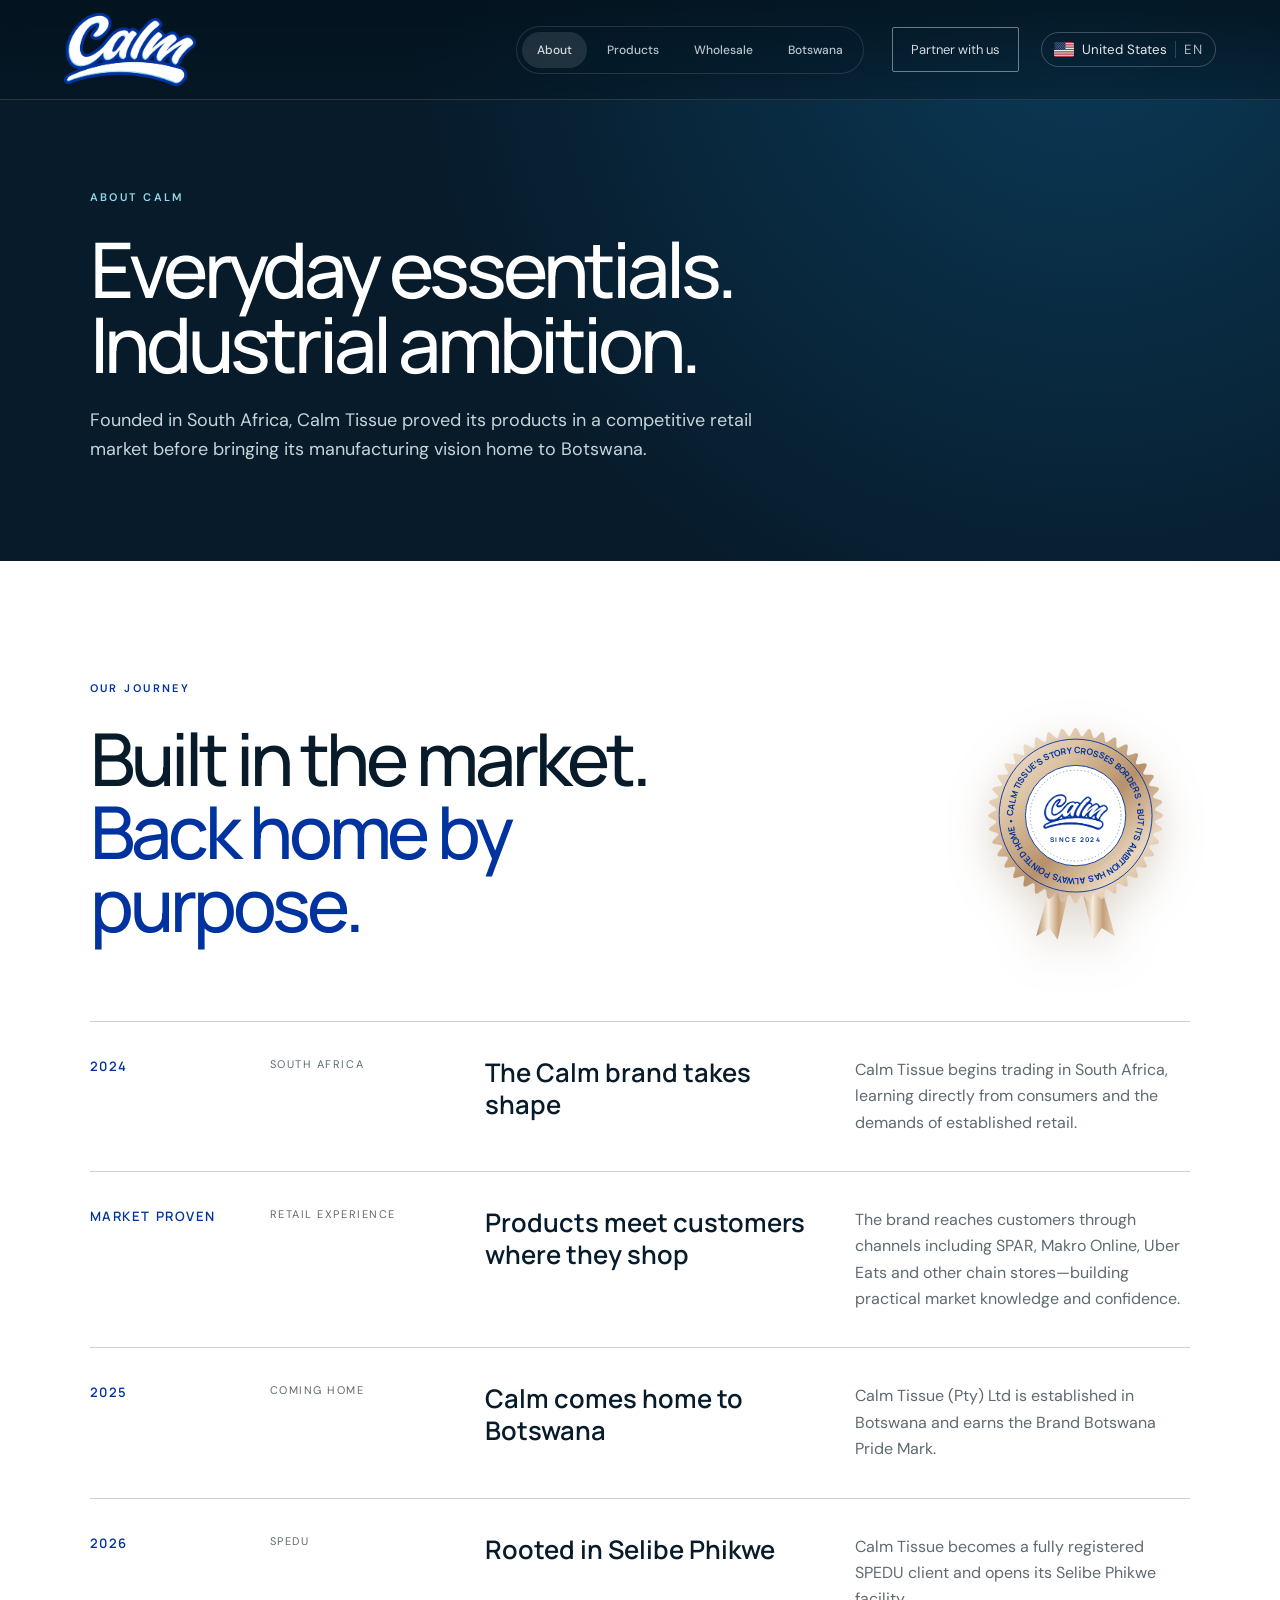
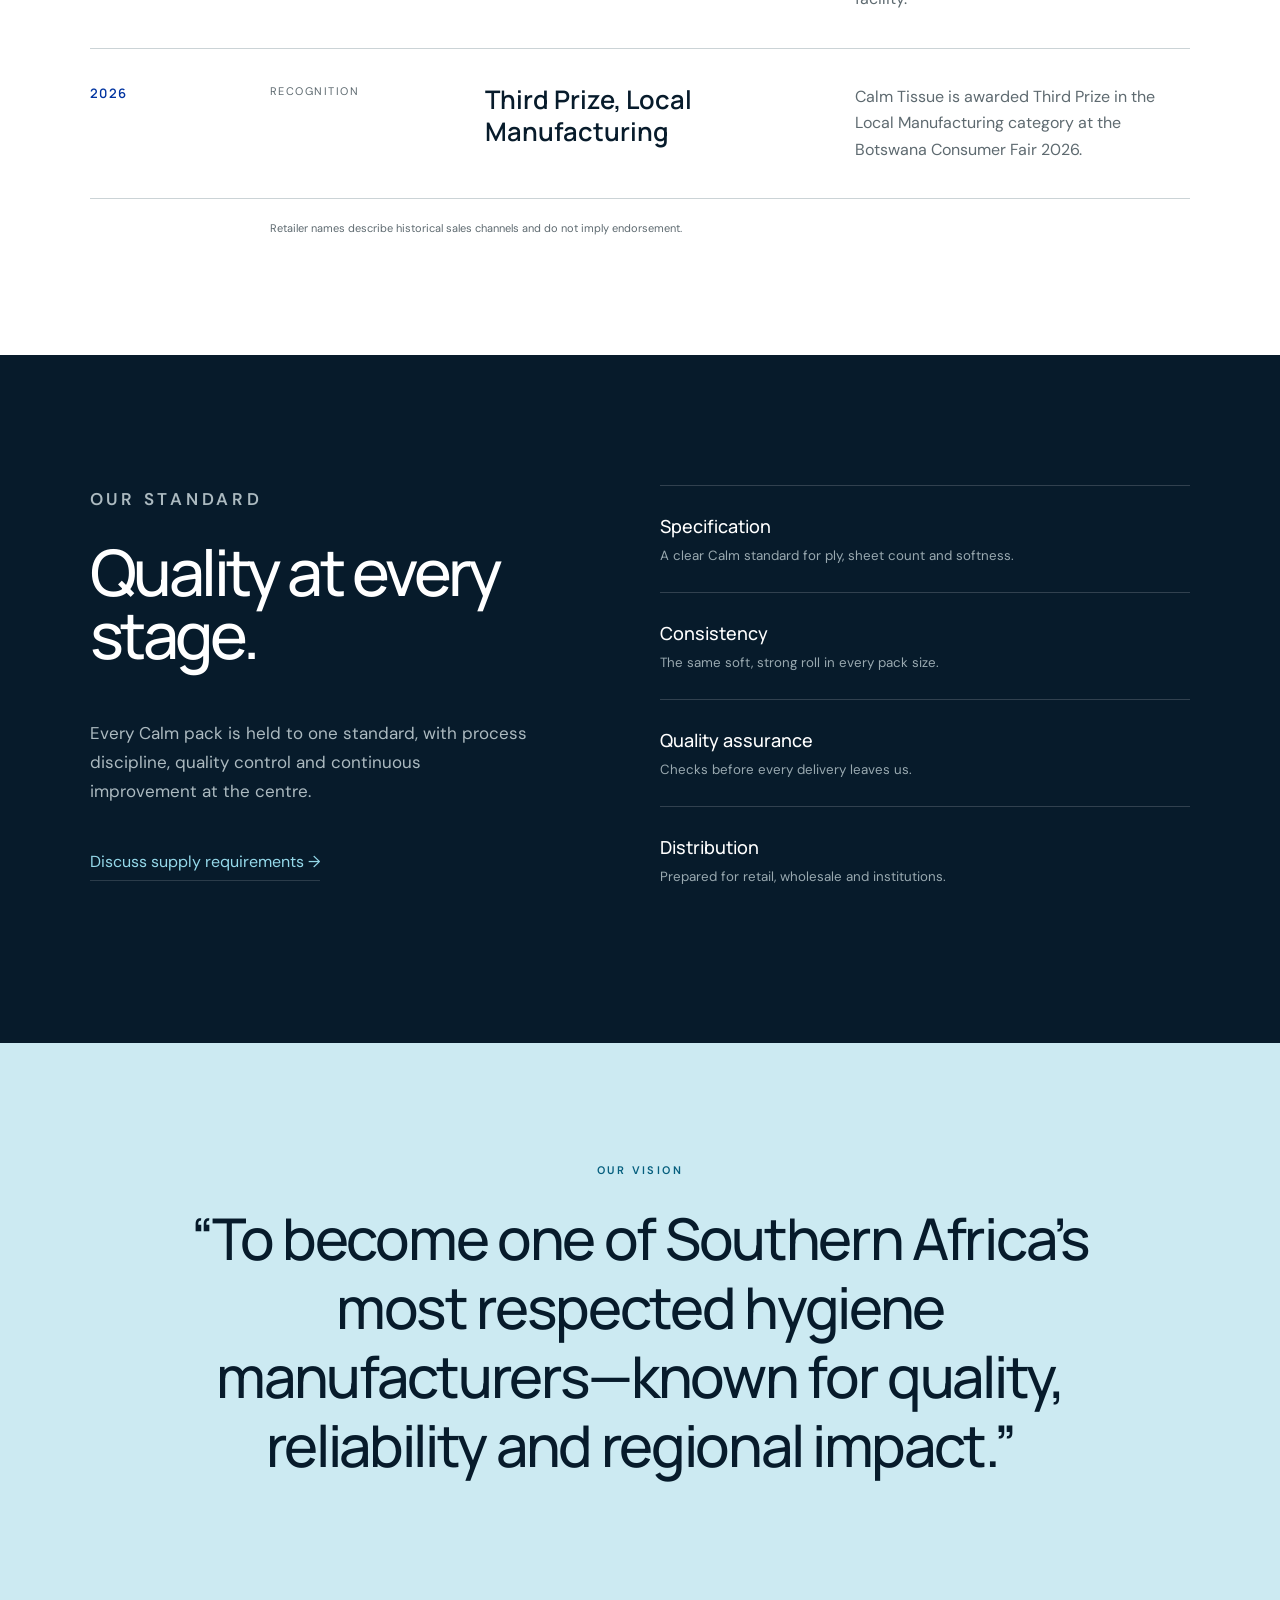
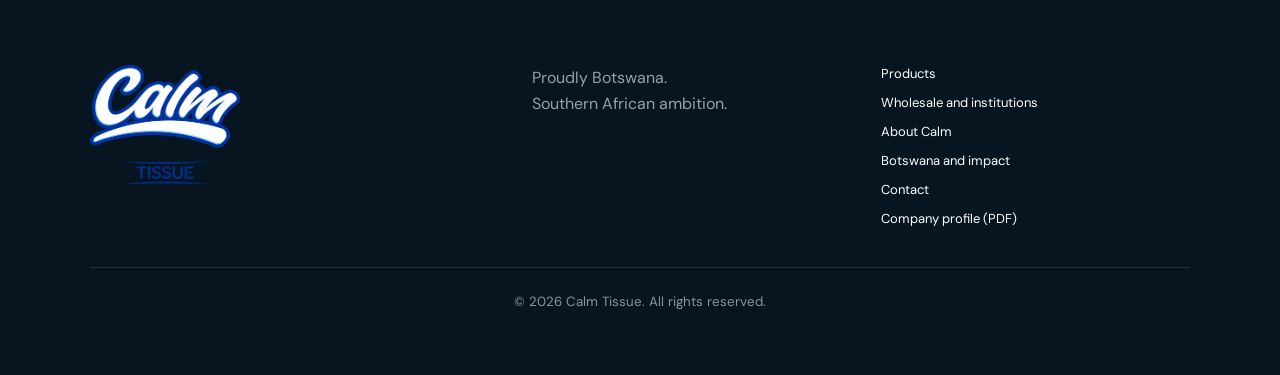
==== commit 13b865fe: "About: remove company profile band (kept on Partner with us and in footer) Co-Authored-By: Claude Op" ====
--- a/about.html
+++ b/about.html
@@ -19,7 +19,6 @@
 <section class="homecoming" aria-labelledby="journey-title"><div class="homecoming-head reveal"><p class="eyebrow">Our journey</p><h2 id="journey-title">Built in the market.<br><em>Back home by purpose.</em></h2><figure class="story-seal reveal"><svg viewBox="0 0 300 360" role="img" aria-labelledby="seal-text"><title id="seal-text">Calm Tissue’s story crosses borders, but its ambition has always pointed home.</title><defs><linearGradient id="seal-satin" x1="0" y1="0" x2="1" y2="0"><stop offset="0" stop-color="#b38a62"/><stop offset=".35" stop-color="#f6ecdf"/><stop offset=".65" stop-color="#c49f78"/><stop offset="1" stop-color="#e9d6bf"/></linearGradient><linearGradient id="seal-gold" x1="0" y1="0" x2="1" y2="1"><stop offset="0" stop-color="#f7eee3"/><stop offset=".3" stop-color="#dcc3a4"/><stop offset=".55" stop-color="#b8916a"/><stop offset=".78" stop-color="#e9d6bf"/><stop offset="1" stop-color="#c29d76"/></linearGradient><path id="seal-ring" d="M150,150 m-104,0 a104,104 0 1,1 208,0 a104,104 0 1,1 -208,0"/></defs><path d="M112,250 L84,352 L106,338 L120,358 L142,262 Z" fill="url(#seal-satin)"/><path d="M188,250 L216,352 L194,338 L180,358 L158,262 Z" fill="url(#seal-satin)"/><path d="M297.0,150.0 L294.9,152.8 L289.9,155.5 L284.8,158.0 L282.6,160.4 L284.4,163.2 L289.0,166.5 L293.6,169.9 L295.2,173.0 L292.7,175.5 L287.3,177.3 L281.9,178.9 L279.3,181.0 L280.7,184.1 L284.7,188.0 L288.7,192.1 L289.8,195.4 L286.9,197.5 L281.3,198.5 L275.8,199.2 L272.9,200.9 L273.7,204.1 L277.1,208.6 L280.4,213.3 L281.0,216.7 L277.8,218.3 L272.1,218.4 L266.5,218.3 L263.4,219.5 L263.7,222.8 L266.4,227.8 L268.9,232.9 L268.9,236.4 L265.6,237.5 L259.9,236.7 L254.4,235.7 L251.1,236.4 L251.0,239.7 L252.8,245.0 L254.5,250.5 L253.9,253.9 L250.5,254.5 L245.0,252.8 L239.7,251.0 L236.4,251.1 L235.7,254.4 L236.7,259.9 L237.5,265.6 L236.4,268.9 L232.9,268.9 L227.8,266.4 L222.8,263.7 L219.5,263.4 L218.3,266.5 L218.4,272.1 L218.3,277.8 L216.7,281.0 L213.3,280.4 L208.6,277.1 L204.1,273.7 L200.9,272.9 L199.2,275.8 L198.5,281.3 L197.5,286.9 L195.4,289.8 L192.1,288.7 L188.0,284.7 L184.1,280.7 L181.0,279.3 L178.9,281.9 L177.3,287.3 L175.5,292.7 L173.0,295.2 L169.9,293.6 L166.5,289.0 L163.2,284.4 L160.4,282.6 L158.0,284.8 L155.5,289.9 L152.8,294.9 L150.0,297.0 L147.2,294.9 L144.5,289.9 L142.0,284.8 L139.6,282.6 L136.8,284.4 L133.5,289.0 L130.1,293.6 L127.0,295.2 L124.5,292.7 L122.7,287.3 L121.1,281.9 L119.0,279.3 L115.9,280.7 L112.0,284.7 L107.9,288.7 L104.6,289.8 L102.5,286.9 L101.5,281.3 L100.8,275.8 L99.1,272.9 L95.9,273.7 L91.4,277.1 L86.7,280.4 L83.3,281.0 L81.7,277.8 L81.6,272.1 L81.7,266.5 L80.5,263.4 L77.2,263.7 L72.2,266.4 L67.1,268.9 L63.6,268.9 L62.5,265.6 L63.3,259.9 L64.3,254.4 L63.6,251.1 L60.3,251.0 L55.0,252.8 L49.5,254.5 L46.1,253.9 L45.5,250.5 L47.2,245.0 L49.0,239.7 L48.9,236.4 L45.6,235.7 L40.1,236.7 L34.4,237.5 L31.1,236.4 L31.1,232.9 L33.6,227.8 L36.3,222.8 L36.6,219.5 L33.5,218.3 L27.9,218.4 L22.2,218.3 L19.0,216.7 L19.6,213.3 L22.9,208.6 L26.3,204.1 L27.1,200.9 L24.2,199.2 L18.7,198.5 L13.1,197.5 L10.2,195.4 L11.3,192.1 L15.3,188.0 L19.3,184.1 L20.7,181.0 L18.1,178.9 L12.7,177.3 L7.3,175.5 L4.8,173.0 L6.4,169.9 L11.0,166.5 L15.6,163.2 L17.4,160.4 L15.2,158.0 L10.1,155.5 L5.1,152.8 L3.0,150.0 L5.1,147.2 L10.1,144.5 L15.2,142.0 L17.4,139.6 L15.6,136.8 L11.0,133.5 L6.4,130.1 L4.8,127.0 L7.3,124.5 L12.7,122.7 L18.1,121.1 L20.7,119.0 L19.3,115.9 L15.3,112.0 L11.3,107.9 L10.2,104.6 L13.1,102.5 L18.7,101.5 L24.2,100.8 L27.1,99.1 L26.3,95.9 L22.9,91.4 L19.6,86.7 L19.0,83.3 L22.2,81.7 L27.9,81.6 L33.5,81.7 L36.6,80.5 L36.3,77.2 L33.6,72.2 L31.1,67.1 L31.1,63.6 L34.4,62.5 L40.1,63.3 L45.6,64.3 L48.9,63.6 L49.0,60.3 L47.2,55.0 L45.5,49.5 L46.1,46.1 L49.5,45.5 L55.0,47.2 L60.3,49.0 L63.6,48.9 L64.3,45.6 L63.3,40.1 L62.5,34.4 L63.6,31.1 L67.1,31.1 L72.2,33.6 L77.2,36.3 L80.5,36.6 L81.7,33.5 L81.6,27.9 L81.7,22.2 L83.3,19.0 L86.7,19.6 L91.4,22.9 L95.9,26.3 L99.1,27.1 L100.8,24.2 L101.5,18.7 L102.5,13.1 L104.6,10.2 L107.9,11.3 L112.0,15.3 L115.9,19.3 L119.0,20.7 L121.1,18.1 L122.7,12.7 L124.5,7.3 L127.0,4.8 L130.1,6.4 L133.5,11.0 L136.8,15.6 L139.6,17.4 L142.0,15.2 L144.5,10.1 L147.2,5.1 L150.0,3.0 L152.8,5.1 L155.5,10.1 L158.0,15.2 L160.4,17.4 L163.2,15.6 L166.5,11.0 L169.9,6.4 L173.0,4.8 L175.5,7.3 L177.3,12.7 L178.9,18.1 L181.0,20.7 L184.1,19.3 L188.0,15.3 L192.1,11.3 L195.4,10.2 L197.5,13.1 L198.5,18.7 L199.2,24.2 L200.9,27.1 L204.1,26.3 L208.6,22.9 L213.3,19.6 L216.7,19.0 L218.3,22.2 L218.4,27.9 L218.3,33.5 L219.5,36.6 L222.8,36.3 L227.8,33.6 L232.9,31.1 L236.4,31.1 L237.5,34.4 L236.7,40.1 L235.7,45.6 L236.4,48.9 L239.7,49.0 L245.0,47.2 L250.5,45.5 L253.9,46.1 L254.5,49.5 L252.8,55.0 L251.0,60.3 L251.1,63.6 L254.4,64.3 L259.9,63.3 L265.6,62.5 L268.9,63.6 L268.9,67.1 L266.4,72.2 L263.7,77.2 L263.4,80.5 L266.5,81.7 L272.1,81.6 L277.8,81.7 L281.0,83.3 L280.4,86.7 L277.1,91.4 L273.7,95.9 L272.9,99.1 L275.8,100.8 L281.3,101.5 L286.9,102.5 L289.8,104.6 L288.7,107.9 L284.7,112.0 L280.7,115.9 L279.3,119.0 L281.9,121.1 L287.3,122.7 L292.7,124.5 L295.2,127.0 L293.6,130.1 L289.0,133.5 L284.4,136.8 L282.6,139.6 L284.8,142.0 L289.9,144.5 L294.9,147.2 Z" fill="url(#seal-gold)"/><circle cx="150" cy="150" r="128" fill="none" stroke="#0033a0" stroke-width="1.5"/><circle cx="150" cy="150" r="84" fill="#fff" stroke="#0033a0" stroke-width="1.5"/><circle cx="150" cy="150" r="76" fill="none" stroke="#0033a0" stroke-width=".8" stroke-dasharray="2 4"/><text class="seal-ring-text"><textPath href="#seal-ring" textLength="650" lengthAdjust="spacing">CALM TISSUE’S STORY CROSSES BORDERS • BUT ITS AMBITION HAS ALWAYS POINTED HOME •</textPath></text><image href="assets/calm-tissue-logo-blue.png" x="96" y="114" width="108" height="60"/><text class="seal-small" x="150" y="194" text-anchor="middle">SINCE 2024</text></svg></figure></div><ol class="journey"><li class="reveal"><time>2024</time><div><span>South Africa</span><h3>The Calm brand takes shape</h3><p>Calm Tissue begins trading in South Africa, learning directly from consumers and the demands of established retail.</p></div></li><li class="reveal"><time>Market proven</time><div><span>Retail experience</span><h3>Products meet customers where they shop</h3><p>The brand reaches customers through channels including SPAR, Makro Online, Uber Eats and other chain stores—building practical market knowledge and confidence.</p></div></li><li class="reveal"><time>2025</time><div><span>Coming home</span><h3>Calm comes home to Botswana</h3><p>Calm Tissue (Pty) Ltd is established in Botswana and earns the Brand Botswana Pride Mark.</p></div></li><li class="reveal"><time>2026</time><div><span>SPEDU</span><h3>Rooted in Selibe Phikwe</h3><p>Calm Tissue becomes a fully registered SPEDU client and opens its Selibe Phikwe facility.</p></div></li><li class="reveal"><time>2026</time><div><span>Recognition</span><h3>Third Prize, Local Manufacturing</h3><p>Calm Tissue is awarded Third Prize in the Local Manufacturing category at the Botswana Consumer Fair 2026.</p></div></li></ol><p class="retailer-note">Retailer names describe historical sales channels and do not imply endorsement.</p></section>
 <section class="manufacturing" id="quality"><div class="section-copy reveal"><p class="eyebrow">Our standard</p><h2>Quality at every stage.</h2><p>Every Calm pack is held to one standard, with process discipline, quality control and continuous improvement at the centre.</p><a class="text-link" href="/contact">Discuss supply requirements →</a></div><div class="process reveal"><div><b>Specification</b><small>A clear Calm standard for ply, sheet count and softness.</small></div><div><b>Consistency</b><small>The same soft, strong roll in every pack size.</small></div><div><b>Quality assurance</b><small>Checks before every delivery leaves us.</small></div><div><b>Distribution</b><small>Prepared for retail, wholesale and institutions.</small></div></div></section>
 <section class="vision"><p class="eyebrow">Our vision</p><blockquote>“To become one of Southern Africa’s most respected hygiene manufacturers—known for quality, reliability and regional impact.”</blockquote></section>
-<section class="profile-band"><div class="reveal"><h2>Calm Tissue company profile</h2><p>Our story, products and standards in one document.</p><a class="button primary" href="assets/calm-tissue-company-profile.pdf" download>Download company profile (PDF, 2.3 MB)</a></div></section>
 </main>
 <footer><a class="brand footer-logo" href="/" aria-label="Calm Tissue home"><img src="assets/calm-tissue-full-lockup-reversed.png" alt="Calm Tissue" loading="lazy" width="190" height="150"></a><p>Proudly Botswana.<br>Southern African ambition.</p><div><a href="/products">Products</a><a href="/wholesale">Wholesale and institutions</a><a href="/about">About Calm</a><a href="/botswana">Botswana and impact</a><a href="/contact">Contact</a><a href="assets/calm-tissue-company-profile.pdf" download>Company profile (PDF)</a></div><small>© 2026 Calm Tissue. All rights reserved.</small></footer>
 <script src="main.js?v=2" defer></script>
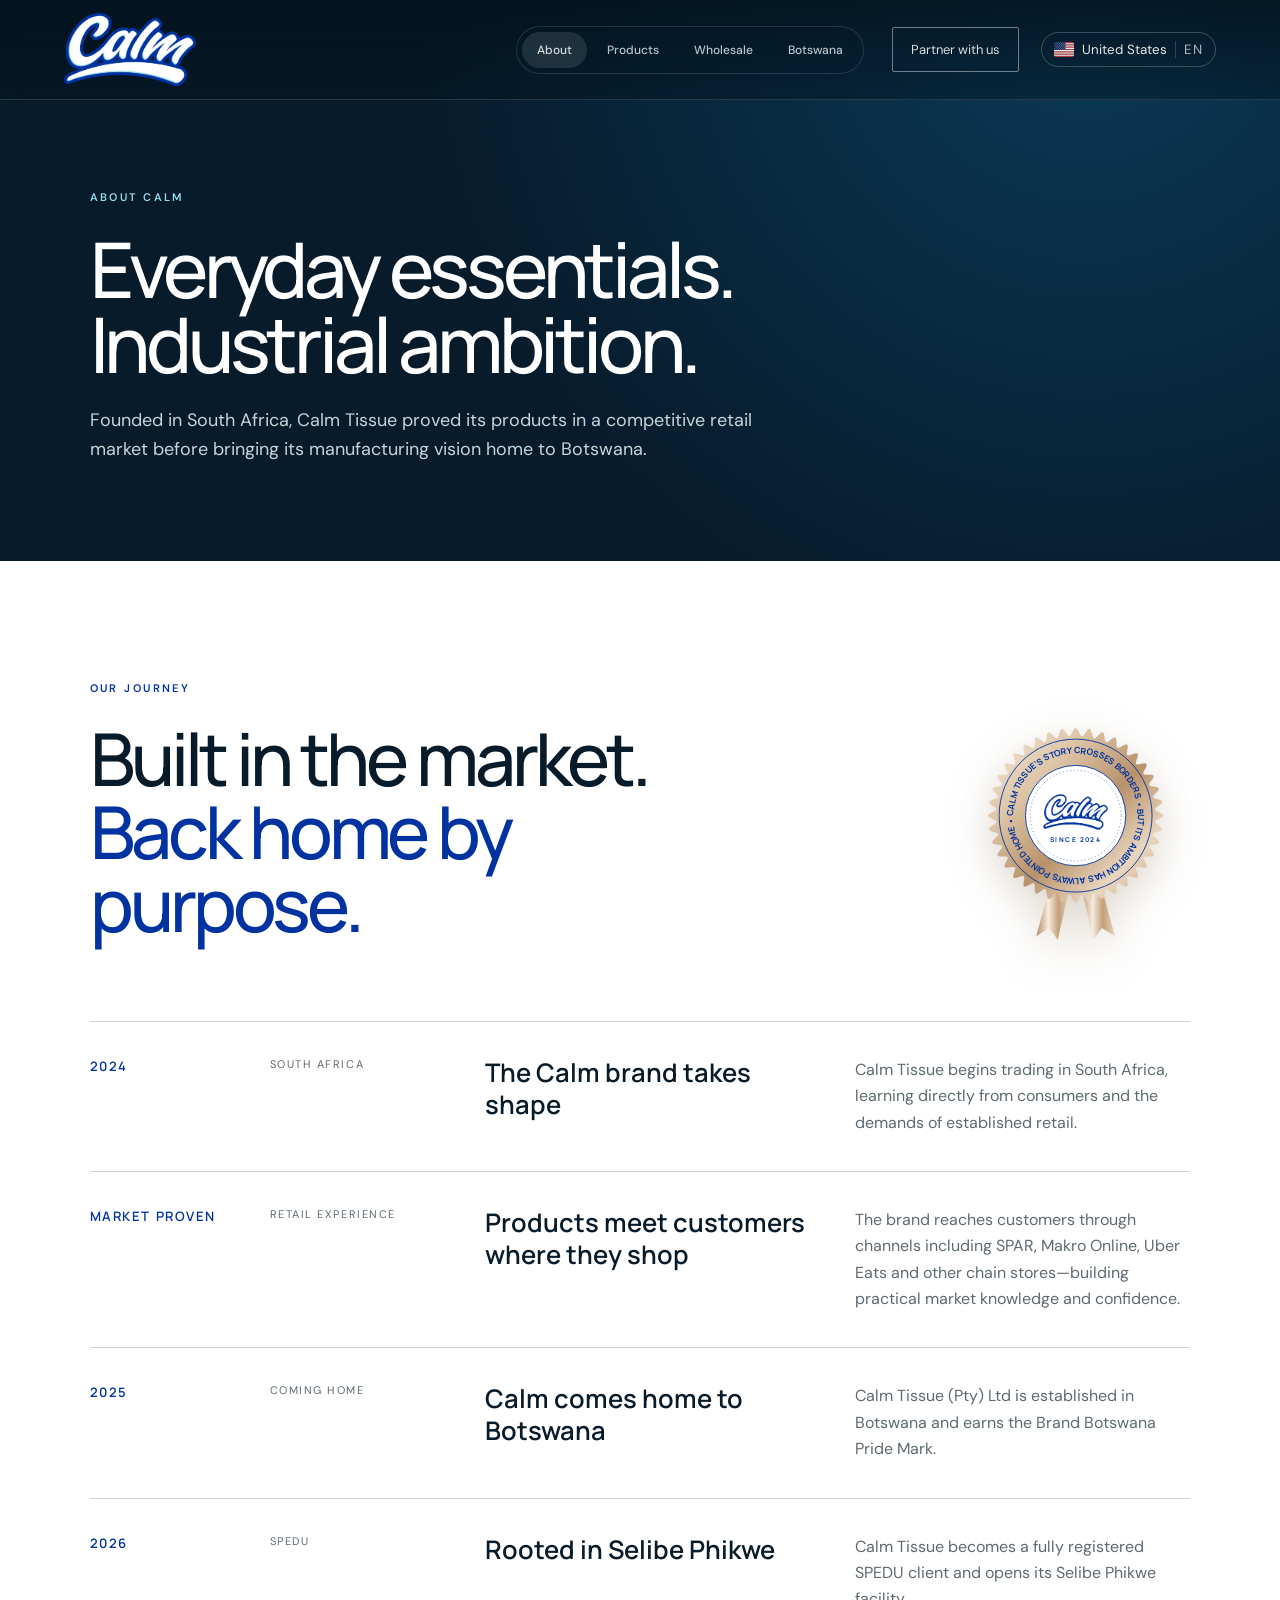
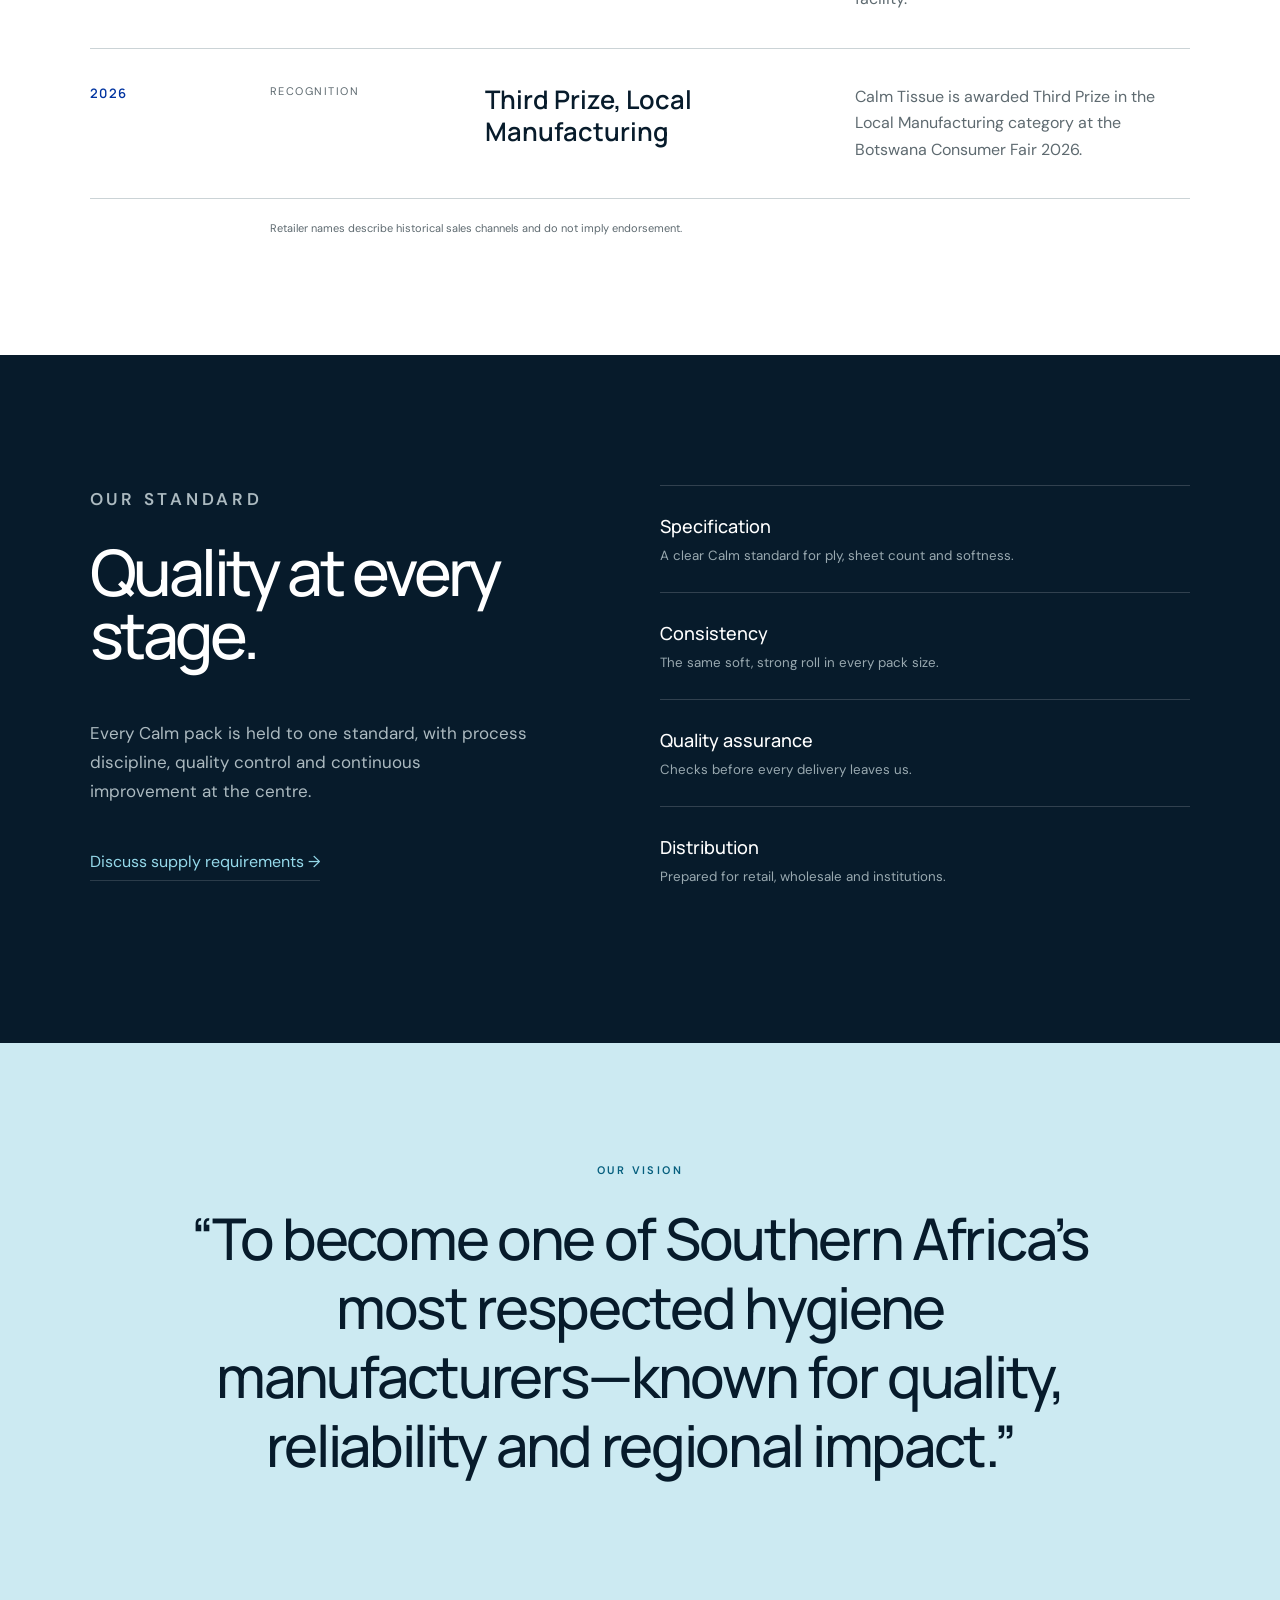
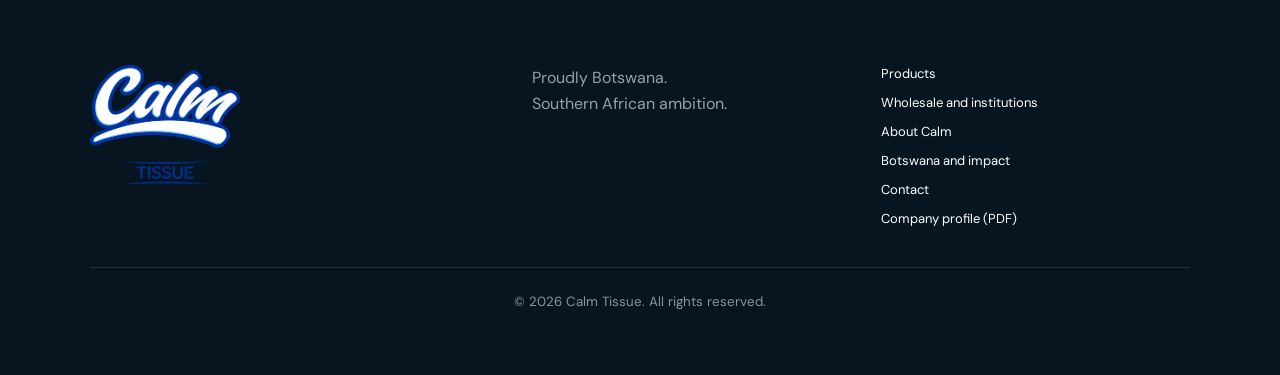
==== commit 42db564e: "Award: LEA interview link; About seal: turning text, sheen, fluttering tails Co-Authored-By: Claude " ====
--- a/about.html
+++ b/about.html
@@ -8,7 +8,7 @@
   <meta property="og:title" content="About Calm Tissue | Our Journey and Quality Standard"><meta property="og:description" content="How Calm Tissue started in South Africa in 2024 and came home to Selibe Phikwe, Botswana, and the quality standard behind every Calm pack."><meta property="og:type" content="website"><meta property="og:url" content="https://calmtissue.com/about"><meta property="og:image" content="https://calmtissue.com/assets/calm-social-share.jpg">
   <script async src="https://www.googletagmanager.com/gtag/js?id=G-Z5XTMF4ELZ"></script>
   <script>window.dataLayer=window.dataLayer||[];function gtag(){dataLayer.push(arguments)}gtag('js',new Date());gtag('config','G-Z5XTMF4ELZ');</script>
-  <link rel="icon" type="image/png" sizes="32x32" href="assets/favicon-32.png"><link rel="icon" type="image/png" sizes="192x192" href="assets/favicon-192.png"><link rel="apple-touch-icon" sizes="180x180" href="assets/apple-touch-icon.png"><link rel="preload" as="image" href="assets/calm-tissue-logo-reversed.png"><link rel="stylesheet" href="styles.css?v=2"><link rel="stylesheet" href="nav-polish.css?v=2"><link rel="stylesheet" href="pages.css?v=22">
+  <link rel="icon" type="image/png" sizes="32x32" href="assets/favicon-32.png"><link rel="icon" type="image/png" sizes="192x192" href="assets/favicon-192.png"><link rel="apple-touch-icon" sizes="180x180" href="assets/apple-touch-icon.png"><link rel="preload" as="image" href="assets/calm-tissue-logo-reversed.png"><link rel="stylesheet" href="styles.css?v=2"><link rel="stylesheet" href="nav-polish.css?v=2"><link rel="stylesheet" href="pages.css?v=26">
   <script type="application/ld+json">{"@context": "https://schema.org", "@type": "Organization", "@id": "https://calmtissue.com/#org", "name": "Calm Tissue", "url": "https://calmtissue.com/", "logo": "https://calmtissue.com/assets/calm-tissue-full-lockup-reversed.png", "description": "Premium tissue brand based in Selibe Phikwe, Botswana.", "foundingDate": "2024", "foundingLocation": {"@type": "Country", "name": "South Africa"}, "address": {"@type": "PostalAddress", "streetAddress": "Plot 2721 Industrial, Unit 6", "addressLocality": "Selibe Phikwe", "addressCountry": "BW"}, "email": "info@calmtissue.com", "telephone": "+26773560347", "areaServed": ["Botswana", "Southern Africa"]}</script>
 </head>
 <body class="inner">
@@ -16,7 +16,7 @@
 <header class="nav"><a class="brand brand-logo" href="/" aria-label="Calm Tissue home"><img src="assets/calm-tissue-logo-reversed.png" alt="Calm Tissue" width="170" height="93"></a><div class="ct-region"><button class="ct-region-btn" type="button" aria-haspopup="true" aria-expanded="false" aria-label="Your country: Botswana. Change country"><span class="ct-flag" aria-hidden="true"></span><span class="ct-region-name">Botswana</span><span class="ct-lang">EN</span></button><div class="ct-region-menu" hidden><p class="ct-region-title">Choose your country</p><div class="ct-region-options"></div><p class="ct-region-note">Calm is currently sold in Botswana and South Africa. For orders elsewhere, <a href="/contact">contact us</a>.<br>Site language: English</p></div></div><button class="menu" aria-label="Open menu" aria-expanded="false">Menu</button><nav aria-label="Explore Calm Tissue"><div class="top-tabs"><a href="/about" aria-current="page">About</a><a href="/products">Products</a><a href="/wholesale">Wholesale</a><a href="/botswana">Botswana</a></div><a class="nav-cta" href="/contact">Partner with us</a></nav></header>
 <main id="main">
 <section class="page-hero"><div class="page-hero-copy"><p class="eyebrow">About Calm</p><h1>Everyday essentials. Industrial ambition.</h1><p class="page-lead">Founded in South Africa, Calm Tissue proved its products in a competitive retail market before bringing its manufacturing vision home to Botswana.</p></div></section>
-<section class="homecoming" aria-labelledby="journey-title"><div class="homecoming-head reveal"><p class="eyebrow">Our journey</p><h2 id="journey-title">Built in the market.<br><em>Back home by purpose.</em></h2><figure class="story-seal reveal"><svg viewBox="0 0 300 360" role="img" aria-labelledby="seal-text"><title id="seal-text">Calm Tissue’s story crosses borders, but its ambition has always pointed home.</title><defs><linearGradient id="seal-satin" x1="0" y1="0" x2="1" y2="0"><stop offset="0" stop-color="#b38a62"/><stop offset=".35" stop-color="#f6ecdf"/><stop offset=".65" stop-color="#c49f78"/><stop offset="1" stop-color="#e9d6bf"/></linearGradient><linearGradient id="seal-gold" x1="0" y1="0" x2="1" y2="1"><stop offset="0" stop-color="#f7eee3"/><stop offset=".3" stop-color="#dcc3a4"/><stop offset=".55" stop-color="#b8916a"/><stop offset=".78" stop-color="#e9d6bf"/><stop offset="1" stop-color="#c29d76"/></linearGradient><path id="seal-ring" d="M150,150 m-104,0 a104,104 0 1,1 208,0 a104,104 0 1,1 -208,0"/></defs><path d="M112,250 L84,352 L106,338 L120,358 L142,262 Z" fill="url(#seal-satin)"/><path d="M188,250 L216,352 L194,338 L180,358 L158,262 Z" fill="url(#seal-satin)"/><path d="M297.0,150.0 L294.9,152.8 L289.9,155.5 L284.8,158.0 L282.6,160.4 L284.4,163.2 L289.0,166.5 L293.6,169.9 L295.2,173.0 L292.7,175.5 L287.3,177.3 L281.9,178.9 L279.3,181.0 L280.7,184.1 L284.7,188.0 L288.7,192.1 L289.8,195.4 L286.9,197.5 L281.3,198.5 L275.8,199.2 L272.9,200.9 L273.7,204.1 L277.1,208.6 L280.4,213.3 L281.0,216.7 L277.8,218.3 L272.1,218.4 L266.5,218.3 L263.4,219.5 L263.7,222.8 L266.4,227.8 L268.9,232.9 L268.9,236.4 L265.6,237.5 L259.9,236.7 L254.4,235.7 L251.1,236.4 L251.0,239.7 L252.8,245.0 L254.5,250.5 L253.9,253.9 L250.5,254.5 L245.0,252.8 L239.7,251.0 L236.4,251.1 L235.7,254.4 L236.7,259.9 L237.5,265.6 L236.4,268.9 L232.9,268.9 L227.8,266.4 L222.8,263.7 L219.5,263.4 L218.3,266.5 L218.4,272.1 L218.3,277.8 L216.7,281.0 L213.3,280.4 L208.6,277.1 L204.1,273.7 L200.9,272.9 L199.2,275.8 L198.5,281.3 L197.5,286.9 L195.4,289.8 L192.1,288.7 L188.0,284.7 L184.1,280.7 L181.0,279.3 L178.9,281.9 L177.3,287.3 L175.5,292.7 L173.0,295.2 L169.9,293.6 L166.5,289.0 L163.2,284.4 L160.4,282.6 L158.0,284.8 L155.5,289.9 L152.8,294.9 L150.0,297.0 L147.2,294.9 L144.5,289.9 L142.0,284.8 L139.6,282.6 L136.8,284.4 L133.5,289.0 L130.1,293.6 L127.0,295.2 L124.5,292.7 L122.7,287.3 L121.1,281.9 L119.0,279.3 L115.9,280.7 L112.0,284.7 L107.9,288.7 L104.6,289.8 L102.5,286.9 L101.5,281.3 L100.8,275.8 L99.1,272.9 L95.9,273.7 L91.4,277.1 L86.7,280.4 L83.3,281.0 L81.7,277.8 L81.6,272.1 L81.7,266.5 L80.5,263.4 L77.2,263.7 L72.2,266.4 L67.1,268.9 L63.6,268.9 L62.5,265.6 L63.3,259.9 L64.3,254.4 L63.6,251.1 L60.3,251.0 L55.0,252.8 L49.5,254.5 L46.1,253.9 L45.5,250.5 L47.2,245.0 L49.0,239.7 L48.9,236.4 L45.6,235.7 L40.1,236.7 L34.4,237.5 L31.1,236.4 L31.1,232.9 L33.6,227.8 L36.3,222.8 L36.6,219.5 L33.5,218.3 L27.9,218.4 L22.2,218.3 L19.0,216.7 L19.6,213.3 L22.9,208.6 L26.3,204.1 L27.1,200.9 L24.2,199.2 L18.7,198.5 L13.1,197.5 L10.2,195.4 L11.3,192.1 L15.3,188.0 L19.3,184.1 L20.7,181.0 L18.1,178.9 L12.7,177.3 L7.3,175.5 L4.8,173.0 L6.4,169.9 L11.0,166.5 L15.6,163.2 L17.4,160.4 L15.2,158.0 L10.1,155.5 L5.1,152.8 L3.0,150.0 L5.1,147.2 L10.1,144.5 L15.2,142.0 L17.4,139.6 L15.6,136.8 L11.0,133.5 L6.4,130.1 L4.8,127.0 L7.3,124.5 L12.7,122.7 L18.1,121.1 L20.7,119.0 L19.3,115.9 L15.3,112.0 L11.3,107.9 L10.2,104.6 L13.1,102.5 L18.7,101.5 L24.2,100.8 L27.1,99.1 L26.3,95.9 L22.9,91.4 L19.6,86.7 L19.0,83.3 L22.2,81.7 L27.9,81.6 L33.5,81.7 L36.6,80.5 L36.3,77.2 L33.6,72.2 L31.1,67.1 L31.1,63.6 L34.4,62.5 L40.1,63.3 L45.6,64.3 L48.9,63.6 L49.0,60.3 L47.2,55.0 L45.5,49.5 L46.1,46.1 L49.5,45.5 L55.0,47.2 L60.3,49.0 L63.6,48.9 L64.3,45.6 L63.3,40.1 L62.5,34.4 L63.6,31.1 L67.1,31.1 L72.2,33.6 L77.2,36.3 L80.5,36.6 L81.7,33.5 L81.6,27.9 L81.7,22.2 L83.3,19.0 L86.7,19.6 L91.4,22.9 L95.9,26.3 L99.1,27.1 L100.8,24.2 L101.5,18.7 L102.5,13.1 L104.6,10.2 L107.9,11.3 L112.0,15.3 L115.9,19.3 L119.0,20.7 L121.1,18.1 L122.7,12.7 L124.5,7.3 L127.0,4.8 L130.1,6.4 L133.5,11.0 L136.8,15.6 L139.6,17.4 L142.0,15.2 L144.5,10.1 L147.2,5.1 L150.0,3.0 L152.8,5.1 L155.5,10.1 L158.0,15.2 L160.4,17.4 L163.2,15.6 L166.5,11.0 L169.9,6.4 L173.0,4.8 L175.5,7.3 L177.3,12.7 L178.9,18.1 L181.0,20.7 L184.1,19.3 L188.0,15.3 L192.1,11.3 L195.4,10.2 L197.5,13.1 L198.5,18.7 L199.2,24.2 L200.9,27.1 L204.1,26.3 L208.6,22.9 L213.3,19.6 L216.7,19.0 L218.3,22.2 L218.4,27.9 L218.3,33.5 L219.5,36.6 L222.8,36.3 L227.8,33.6 L232.9,31.1 L236.4,31.1 L237.5,34.4 L236.7,40.1 L235.7,45.6 L236.4,48.9 L239.7,49.0 L245.0,47.2 L250.5,45.5 L253.9,46.1 L254.5,49.5 L252.8,55.0 L251.0,60.3 L251.1,63.6 L254.4,64.3 L259.9,63.3 L265.6,62.5 L268.9,63.6 L268.9,67.1 L266.4,72.2 L263.7,77.2 L263.4,80.5 L266.5,81.7 L272.1,81.6 L277.8,81.7 L281.0,83.3 L280.4,86.7 L277.1,91.4 L273.7,95.9 L272.9,99.1 L275.8,100.8 L281.3,101.5 L286.9,102.5 L289.8,104.6 L288.7,107.9 L284.7,112.0 L280.7,115.9 L279.3,119.0 L281.9,121.1 L287.3,122.7 L292.7,124.5 L295.2,127.0 L293.6,130.1 L289.0,133.5 L284.4,136.8 L282.6,139.6 L284.8,142.0 L289.9,144.5 L294.9,147.2 Z" fill="url(#seal-gold)"/><circle cx="150" cy="150" r="128" fill="none" stroke="#0033a0" stroke-width="1.5"/><circle cx="150" cy="150" r="84" fill="#fff" stroke="#0033a0" stroke-width="1.5"/><circle cx="150" cy="150" r="76" fill="none" stroke="#0033a0" stroke-width=".8" stroke-dasharray="2 4"/><text class="seal-ring-text"><textPath href="#seal-ring" textLength="650" lengthAdjust="spacing">CALM TISSUE’S STORY CROSSES BORDERS • BUT ITS AMBITION HAS ALWAYS POINTED HOME •</textPath></text><image href="assets/calm-tissue-logo-blue.png" x="96" y="114" width="108" height="60"/><text class="seal-small" x="150" y="194" text-anchor="middle">SINCE 2024</text></svg></figure></div><ol class="journey"><li class="reveal"><time>2024</time><div><span>South Africa</span><h3>The Calm brand takes shape</h3><p>Calm Tissue begins trading in South Africa, learning directly from consumers and the demands of established retail.</p></div></li><li class="reveal"><time>Market proven</time><div><span>Retail experience</span><h3>Products meet customers where they shop</h3><p>The brand reaches customers through channels including SPAR, Makro Online, Uber Eats and other chain stores—building practical market knowledge and confidence.</p></div></li><li class="reveal"><time>2025</time><div><span>Coming home</span><h3>Calm comes home to Botswana</h3><p>Calm Tissue (Pty) Ltd is established in Botswana and earns the Brand Botswana Pride Mark.</p></div></li><li class="reveal"><time>2026</time><div><span>SPEDU</span><h3>Rooted in Selibe Phikwe</h3><p>Calm Tissue becomes a fully registered SPEDU client and opens its Selibe Phikwe facility.</p></div></li><li class="reveal"><time>2026</time><div><span>Recognition</span><h3>Third Prize, Local Manufacturing</h3><p>Calm Tissue is awarded Third Prize in the Local Manufacturing category at the Botswana Consumer Fair 2026.</p></div></li></ol><p class="retailer-note">Retailer names describe historical sales channels and do not imply endorsement.</p></section>
+<section class="homecoming" aria-labelledby="journey-title"><div class="homecoming-head reveal"><p class="eyebrow">Our journey</p><h2 id="journey-title">Built in the market.<br><em>Back home by purpose.</em></h2><figure class="story-seal reveal"><svg viewBox="0 0 300 360" role="img" aria-labelledby="seal-text"><title id="seal-text">Calm Tissue’s story crosses borders, but its ambition has always pointed home.</title><defs><linearGradient id="seal-satin" x1="0" y1="0" x2="1" y2="0"><stop offset="0" stop-color="#b38a62"/><stop offset=".35" stop-color="#f6ecdf"/><stop offset=".65" stop-color="#c49f78"/><stop offset="1" stop-color="#e9d6bf"/></linearGradient><linearGradient id="seal-gold" x1="0" y1="0" x2="1" y2="1"><stop offset="0" stop-color="#f7eee3"/><stop offset=".3" stop-color="#dcc3a4"/><stop offset=".55" stop-color="#b8916a"/><stop offset=".78" stop-color="#e9d6bf"/><stop offset="1" stop-color="#c29d76"/></linearGradient><clipPath id="seal-clip"><path d="M297.0,150.0 L294.9,152.8 L289.9,155.5 L284.8,158.0 L282.6,160.4 L284.4,163.2 L289.0,166.5 L293.6,169.9 L295.2,173.0 L292.7,175.5 L287.3,177.3 L281.9,178.9 L279.3,181.0 L280.7,184.1 L284.7,188.0 L288.7,192.1 L289.8,195.4 L286.9,197.5 L281.3,198.5 L275.8,199.2 L272.9,200.9 L273.7,204.1 L277.1,208.6 L280.4,213.3 L281.0,216.7 L277.8,218.3 L272.1,218.4 L266.5,218.3 L263.4,219.5 L263.7,222.8 L266.4,227.8 L268.9,232.9 L268.9,236.4 L265.6,237.5 L259.9,236.7 L254.4,235.7 L251.1,236.4 L251.0,239.7 L252.8,245.0 L254.5,250.5 L253.9,253.9 L250.5,254.5 L245.0,252.8 L239.7,251.0 L236.4,251.1 L235.7,254.4 L236.7,259.9 L237.5,265.6 L236.4,268.9 L232.9,268.9 L227.8,266.4 L222.8,263.7 L219.5,263.4 L218.3,266.5 L218.4,272.1 L218.3,277.8 L216.7,281.0 L213.3,280.4 L208.6,277.1 L204.1,273.7 L200.9,272.9 L199.2,275.8 L198.5,281.3 L197.5,286.9 L195.4,289.8 L192.1,288.7 L188.0,284.7 L184.1,280.7 L181.0,279.3 L178.9,281.9 L177.3,287.3 L175.5,292.7 L173.0,295.2 L169.9,293.6 L166.5,289.0 L163.2,284.4 L160.4,282.6 L158.0,284.8 L155.5,289.9 L152.8,294.9 L150.0,297.0 L147.2,294.9 L144.5,289.9 L142.0,284.8 L139.6,282.6 L136.8,284.4 L133.5,289.0 L130.1,293.6 L127.0,295.2 L124.5,292.7 L122.7,287.3 L121.1,281.9 L119.0,279.3 L115.9,280.7 L112.0,284.7 L107.9,288.7 L104.6,289.8 L102.5,286.9 L101.5,281.3 L100.8,275.8 L99.1,272.9 L95.9,273.7 L91.4,277.1 L86.7,280.4 L83.3,281.0 L81.7,277.8 L81.6,272.1 L81.7,266.5 L80.5,263.4 L77.2,263.7 L72.2,266.4 L67.1,268.9 L63.6,268.9 L62.5,265.6 L63.3,259.9 L64.3,254.4 L63.6,251.1 L60.3,251.0 L55.0,252.8 L49.5,254.5 L46.1,253.9 L45.5,250.5 L47.2,245.0 L49.0,239.7 L48.9,236.4 L45.6,235.7 L40.1,236.7 L34.4,237.5 L31.1,236.4 L31.1,232.9 L33.6,227.8 L36.3,222.8 L36.6,219.5 L33.5,218.3 L27.9,218.4 L22.2,218.3 L19.0,216.7 L19.6,213.3 L22.9,208.6 L26.3,204.1 L27.1,200.9 L24.2,199.2 L18.7,198.5 L13.1,197.5 L10.2,195.4 L11.3,192.1 L15.3,188.0 L19.3,184.1 L20.7,181.0 L18.1,178.9 L12.7,177.3 L7.3,175.5 L4.8,173.0 L6.4,169.9 L11.0,166.5 L15.6,163.2 L17.4,160.4 L15.2,158.0 L10.1,155.5 L5.1,152.8 L3.0,150.0 L5.1,147.2 L10.1,144.5 L15.2,142.0 L17.4,139.6 L15.6,136.8 L11.0,133.5 L6.4,130.1 L4.8,127.0 L7.3,124.5 L12.7,122.7 L18.1,121.1 L20.7,119.0 L19.3,115.9 L15.3,112.0 L11.3,107.9 L10.2,104.6 L13.1,102.5 L18.7,101.5 L24.2,100.8 L27.1,99.1 L26.3,95.9 L22.9,91.4 L19.6,86.7 L19.0,83.3 L22.2,81.7 L27.9,81.6 L33.5,81.7 L36.6,80.5 L36.3,77.2 L33.6,72.2 L31.1,67.1 L31.1,63.6 L34.4,62.5 L40.1,63.3 L45.6,64.3 L48.9,63.6 L49.0,60.3 L47.2,55.0 L45.5,49.5 L46.1,46.1 L49.5,45.5 L55.0,47.2 L60.3,49.0 L63.6,48.9 L64.3,45.6 L63.3,40.1 L62.5,34.4 L63.6,31.1 L67.1,31.1 L72.2,33.6 L77.2,36.3 L80.5,36.6 L81.7,33.5 L81.6,27.9 L81.7,22.2 L83.3,19.0 L86.7,19.6 L91.4,22.9 L95.9,26.3 L99.1,27.1 L100.8,24.2 L101.5,18.7 L102.5,13.1 L104.6,10.2 L107.9,11.3 L112.0,15.3 L115.9,19.3 L119.0,20.7 L121.1,18.1 L122.7,12.7 L124.5,7.3 L127.0,4.8 L130.1,6.4 L133.5,11.0 L136.8,15.6 L139.6,17.4 L142.0,15.2 L144.5,10.1 L147.2,5.1 L150.0,3.0 L152.8,5.1 L155.5,10.1 L158.0,15.2 L160.4,17.4 L163.2,15.6 L166.5,11.0 L169.9,6.4 L173.0,4.8 L175.5,7.3 L177.3,12.7 L178.9,18.1 L181.0,20.7 L184.1,19.3 L188.0,15.3 L192.1,11.3 L195.4,10.2 L197.5,13.1 L198.5,18.7 L199.2,24.2 L200.9,27.1 L204.1,26.3 L208.6,22.9 L213.3,19.6 L216.7,19.0 L218.3,22.2 L218.4,27.9 L218.3,33.5 L219.5,36.6 L222.8,36.3 L227.8,33.6 L232.9,31.1 L236.4,31.1 L237.5,34.4 L236.7,40.1 L235.7,45.6 L236.4,48.9 L239.7,49.0 L245.0,47.2 L250.5,45.5 L253.9,46.1 L254.5,49.5 L252.8,55.0 L251.0,60.3 L251.1,63.6 L254.4,64.3 L259.9,63.3 L265.6,62.5 L268.9,63.6 L268.9,67.1 L266.4,72.2 L263.7,77.2 L263.4,80.5 L266.5,81.7 L272.1,81.6 L277.8,81.7 L281.0,83.3 L280.4,86.7 L277.1,91.4 L273.7,95.9 L272.9,99.1 L275.8,100.8 L281.3,101.5 L286.9,102.5 L289.8,104.6 L288.7,107.9 L284.7,112.0 L280.7,115.9 L279.3,119.0 L281.9,121.1 L287.3,122.7 L292.7,124.5 L295.2,127.0 L293.6,130.1 L289.0,133.5 L284.4,136.8 L282.6,139.6 L284.8,142.0 L289.9,144.5 L294.9,147.2 Z"/></clipPath><linearGradient id="seal-sheen" x1="0" y1="0" x2="1" y2="0"><stop offset="0" stop-color="#fff" stop-opacity="0"/><stop offset=".5" stop-color="#fff" stop-opacity=".9"/><stop offset="1" stop-color="#fff" stop-opacity="0"/></linearGradient><path id="seal-ring" d="M150,150 m-104,0 a104,104 0 1,1 208,0 a104,104 0 1,1 -208,0"/></defs><path class="seal-tail seal-tail-l" d="M112,250 L84,352 L106,338 L120,358 L142,262 Z" fill="url(#seal-satin)"/><path class="seal-tail seal-tail-r" d="M188,250 L216,352 L194,338 L180,358 L158,262 Z" fill="url(#seal-satin)"/><path d="M297.0,150.0 L294.9,152.8 L289.9,155.5 L284.8,158.0 L282.6,160.4 L284.4,163.2 L289.0,166.5 L293.6,169.9 L295.2,173.0 L292.7,175.5 L287.3,177.3 L281.9,178.9 L279.3,181.0 L280.7,184.1 L284.7,188.0 L288.7,192.1 L289.8,195.4 L286.9,197.5 L281.3,198.5 L275.8,199.2 L272.9,200.9 L273.7,204.1 L277.1,208.6 L280.4,213.3 L281.0,216.7 L277.8,218.3 L272.1,218.4 L266.5,218.3 L263.4,219.5 L263.7,222.8 L266.4,227.8 L268.9,232.9 L268.9,236.4 L265.6,237.5 L259.9,236.7 L254.4,235.7 L251.1,236.4 L251.0,239.7 L252.8,245.0 L254.5,250.5 L253.9,253.9 L250.5,254.5 L245.0,252.8 L239.7,251.0 L236.4,251.1 L235.7,254.4 L236.7,259.9 L237.5,265.6 L236.4,268.9 L232.9,268.9 L227.8,266.4 L222.8,263.7 L219.5,263.4 L218.3,266.5 L218.4,272.1 L218.3,277.8 L216.7,281.0 L213.3,280.4 L208.6,277.1 L204.1,273.7 L200.9,272.9 L199.2,275.8 L198.5,281.3 L197.5,286.9 L195.4,289.8 L192.1,288.7 L188.0,284.7 L184.1,280.7 L181.0,279.3 L178.9,281.9 L177.3,287.3 L175.5,292.7 L173.0,295.2 L169.9,293.6 L166.5,289.0 L163.2,284.4 L160.4,282.6 L158.0,284.8 L155.5,289.9 L152.8,294.9 L150.0,297.0 L147.2,294.9 L144.5,289.9 L142.0,284.8 L139.6,282.6 L136.8,284.4 L133.5,289.0 L130.1,293.6 L127.0,295.2 L124.5,292.7 L122.7,287.3 L121.1,281.9 L119.0,279.3 L115.9,280.7 L112.0,284.7 L107.9,288.7 L104.6,289.8 L102.5,286.9 L101.5,281.3 L100.8,275.8 L99.1,272.9 L95.9,273.7 L91.4,277.1 L86.7,280.4 L83.3,281.0 L81.7,277.8 L81.6,272.1 L81.7,266.5 L80.5,263.4 L77.2,263.7 L72.2,266.4 L67.1,268.9 L63.6,268.9 L62.5,265.6 L63.3,259.9 L64.3,254.4 L63.6,251.1 L60.3,251.0 L55.0,252.8 L49.5,254.5 L46.1,253.9 L45.5,250.5 L47.2,245.0 L49.0,239.7 L48.9,236.4 L45.6,235.7 L40.1,236.7 L34.4,237.5 L31.1,236.4 L31.1,232.9 L33.6,227.8 L36.3,222.8 L36.6,219.5 L33.5,218.3 L27.9,218.4 L22.2,218.3 L19.0,216.7 L19.6,213.3 L22.9,208.6 L26.3,204.1 L27.1,200.9 L24.2,199.2 L18.7,198.5 L13.1,197.5 L10.2,195.4 L11.3,192.1 L15.3,188.0 L19.3,184.1 L20.7,181.0 L18.1,178.9 L12.7,177.3 L7.3,175.5 L4.8,173.0 L6.4,169.9 L11.0,166.5 L15.6,163.2 L17.4,160.4 L15.2,158.0 L10.1,155.5 L5.1,152.8 L3.0,150.0 L5.1,147.2 L10.1,144.5 L15.2,142.0 L17.4,139.6 L15.6,136.8 L11.0,133.5 L6.4,130.1 L4.8,127.0 L7.3,124.5 L12.7,122.7 L18.1,121.1 L20.7,119.0 L19.3,115.9 L15.3,112.0 L11.3,107.9 L10.2,104.6 L13.1,102.5 L18.7,101.5 L24.2,100.8 L27.1,99.1 L26.3,95.9 L22.9,91.4 L19.6,86.7 L19.0,83.3 L22.2,81.7 L27.9,81.6 L33.5,81.7 L36.6,80.5 L36.3,77.2 L33.6,72.2 L31.1,67.1 L31.1,63.6 L34.4,62.5 L40.1,63.3 L45.6,64.3 L48.9,63.6 L49.0,60.3 L47.2,55.0 L45.5,49.5 L46.1,46.1 L49.5,45.5 L55.0,47.2 L60.3,49.0 L63.6,48.9 L64.3,45.6 L63.3,40.1 L62.5,34.4 L63.6,31.1 L67.1,31.1 L72.2,33.6 L77.2,36.3 L80.5,36.6 L81.7,33.5 L81.6,27.9 L81.7,22.2 L83.3,19.0 L86.7,19.6 L91.4,22.9 L95.9,26.3 L99.1,27.1 L100.8,24.2 L101.5,18.7 L102.5,13.1 L104.6,10.2 L107.9,11.3 L112.0,15.3 L115.9,19.3 L119.0,20.7 L121.1,18.1 L122.7,12.7 L124.5,7.3 L127.0,4.8 L130.1,6.4 L133.5,11.0 L136.8,15.6 L139.6,17.4 L142.0,15.2 L144.5,10.1 L147.2,5.1 L150.0,3.0 L152.8,5.1 L155.5,10.1 L158.0,15.2 L160.4,17.4 L163.2,15.6 L166.5,11.0 L169.9,6.4 L173.0,4.8 L175.5,7.3 L177.3,12.7 L178.9,18.1 L181.0,20.7 L184.1,19.3 L188.0,15.3 L192.1,11.3 L195.4,10.2 L197.5,13.1 L198.5,18.7 L199.2,24.2 L200.9,27.1 L204.1,26.3 L208.6,22.9 L213.3,19.6 L216.7,19.0 L218.3,22.2 L218.4,27.9 L218.3,33.5 L219.5,36.6 L222.8,36.3 L227.8,33.6 L232.9,31.1 L236.4,31.1 L237.5,34.4 L236.7,40.1 L235.7,45.6 L236.4,48.9 L239.7,49.0 L245.0,47.2 L250.5,45.5 L253.9,46.1 L254.5,49.5 L252.8,55.0 L251.0,60.3 L251.1,63.6 L254.4,64.3 L259.9,63.3 L265.6,62.5 L268.9,63.6 L268.9,67.1 L266.4,72.2 L263.7,77.2 L263.4,80.5 L266.5,81.7 L272.1,81.6 L277.8,81.7 L281.0,83.3 L280.4,86.7 L277.1,91.4 L273.7,95.9 L272.9,99.1 L275.8,100.8 L281.3,101.5 L286.9,102.5 L289.8,104.6 L288.7,107.9 L284.7,112.0 L280.7,115.9 L279.3,119.0 L281.9,121.1 L287.3,122.7 L292.7,124.5 L295.2,127.0 L293.6,130.1 L289.0,133.5 L284.4,136.8 L282.6,139.6 L284.8,142.0 L289.9,144.5 L294.9,147.2 Z" fill="url(#seal-gold)"/><g clip-path="url(#seal-clip)"><rect class="seal-sheen" x="-120" y="-20" width="90" height="340" fill="url(#seal-sheen)" transform="rotate(20 150 150)"/></g><circle cx="150" cy="150" r="128" fill="none" stroke="#0033a0" stroke-width="1.5"/><circle cx="150" cy="150" r="84" fill="#fff" stroke="#0033a0" stroke-width="1.5"/><circle cx="150" cy="150" r="76" fill="none" stroke="#0033a0" stroke-width=".8" stroke-dasharray="2 4"/><g class="seal-spin"><text class="seal-ring-text"><textPath href="#seal-ring" textLength="650" lengthAdjust="spacing">CALM TISSUE’S STORY CROSSES BORDERS • BUT ITS AMBITION HAS ALWAYS POINTED HOME •</textPath></text></g><image href="assets/calm-tissue-logo-blue.png" x="96" y="114" width="108" height="60"/><text class="seal-small" x="150" y="194" text-anchor="middle">SINCE 2024</text></svg></figure></div><ol class="journey"><li class="reveal"><time>2024</time><div><span>South Africa</span><h3>The Calm brand takes shape</h3><p>Calm Tissue begins trading in South Africa, learning directly from consumers and the demands of established retail.</p></div></li><li class="reveal"><time>Market proven</time><div><span>Retail experience</span><h3>Products meet customers where they shop</h3><p>The brand reaches customers through channels including SPAR, Makro Online, Uber Eats and other chain stores—building practical market knowledge and confidence.</p></div></li><li class="reveal"><time>2025</time><div><span>Coming home</span><h3>Calm comes home to Botswana</h3><p>Calm Tissue (Pty) Ltd is established in Botswana and earns the Brand Botswana Pride Mark.</p></div></li><li class="reveal"><time>2026</time><div><span>SPEDU</span><h3>Rooted in Selibe Phikwe</h3><p>Calm Tissue becomes a fully registered SPEDU client and opens its Selibe Phikwe facility.</p></div></li><li class="reveal"><time>2026</time><div><span>Recognition</span><h3>Third Prize, Local Manufacturing</h3><p>Calm Tissue is awarded Third Prize in the Local Manufacturing category at the Botswana Consumer Fair 2026.</p></div></li></ol><p class="retailer-note">Retailer names describe historical sales channels and do not imply endorsement.</p></section>
 <section class="manufacturing" id="quality"><div class="section-copy reveal"><p class="eyebrow">Our standard</p><h2>Quality at every stage.</h2><p>Every Calm pack is held to one standard, with process discipline, quality control and continuous improvement at the centre.</p><a class="text-link" href="/contact">Discuss supply requirements →</a></div><div class="process reveal"><div><b>Specification</b><small>A clear Calm standard for ply, sheet count and softness.</small></div><div><b>Consistency</b><small>The same soft, strong roll in every pack size.</small></div><div><b>Quality assurance</b><small>Checks before every delivery leaves us.</small></div><div><b>Distribution</b><small>Prepared for retail, wholesale and institutions.</small></div></div></section>
 <section class="vision"><p class="eyebrow">Our vision</p><blockquote>“To become one of Southern Africa’s most respected hygiene manufacturers—known for quality, reliability and regional impact.”</blockquote></section>
 </main>
--- a/pages.css
+++ b/pages.css
@@ -153,8 +153,27 @@
 
 /* About: journey line as a stamp seal, in the packaging's satin gold */
 .story-seal { margin: 0; justify-self: end; width: clamp(160px, 14vw, 200px); margin-right: 2vw; transform: rotate(-8deg); filter: drop-shadow(0 14px 22px rgba(120, 90, 50, .25)); }
-.story-seal svg { display: block; width: 100%; height: auto; }
+.story-seal svg { display: block; width: 100%; height: auto; overflow: visible; }
 .seal-ring-text { font: 700 14.5px Manrope, sans-serif; fill: #0033a0; letter-spacing: .08em; }
 .seal-small { font: 700 11px Manrope, sans-serif; fill: #0033a0; letter-spacing: .22em; }
 @media (prefers-reduced-motion: no-preference) { .story-seal { transition: transform .6s ease; } .story-seal:hover { transform: rotate(-2deg) scale(1.03); } }
 @media (max-width: 900px) { .story-seal { justify-self: start; width: 150px; margin-top: 30px; } }
+
+/* LEA interview link (award section) */
+.award-video { display: inline-flex; align-items: center; gap: 10px; margin-top: 26px; color: #e2c48f; font-size: 15px; font-weight: 600; border-bottom: 1px solid rgba(226, 196, 143, .45); padding-bottom: 6px; transition: color .2s, border-color .2s; }
+.award-video svg { width: 22px; height: 22px; flex: none; }
+.award-video:hover, .award-video:focus-visible { color: #fff; border-color: #fff; }
+
+/* Seal motion: slow-turning rim text and a passing sheen */
+.seal-spin { transform-box: view-box; transform-origin: 150px 150px; animation: sealSpin 40s linear infinite; }
+.seal-sheen { animation: sealSheen 6s ease-in-out infinite; }
+@keyframes sealSpin { to { transform: rotate(360deg); } }
+@keyframes sealSheen { 0%, 55% { transform: rotate(20deg) translateX(0); transform-origin: 150px 150px; } 90%, 100% { transform: rotate(20deg) translateX(540px); transform-origin: 150px 150px; } }
+.seal-sheen { transform-box: view-box; transform-origin: 150px 150px; }
+.sr-only { position: absolute; width: 1px; height: 1px; padding: 0; margin: -1px; overflow: hidden; clip: rect(0 0 0 0); white-space: nowrap; border: 0; }
+
+/* Seal ribbon tails: gentle flutter, as if caught by a breeze */
+.seal-tail { transform-box: view-box; animation: tailFlutter 3.2s ease-in-out infinite; }
+.seal-tail-l { transform-origin: 127px 256px; }
+.seal-tail-r { transform-origin: 173px 256px; animation-delay: -1.6s; }
+@keyframes tailFlutter { 0%, 100% { transform: scaleY(1) skewX(0deg); } 50% { transform: scaleY(1.1) skewX(-3deg); } }
